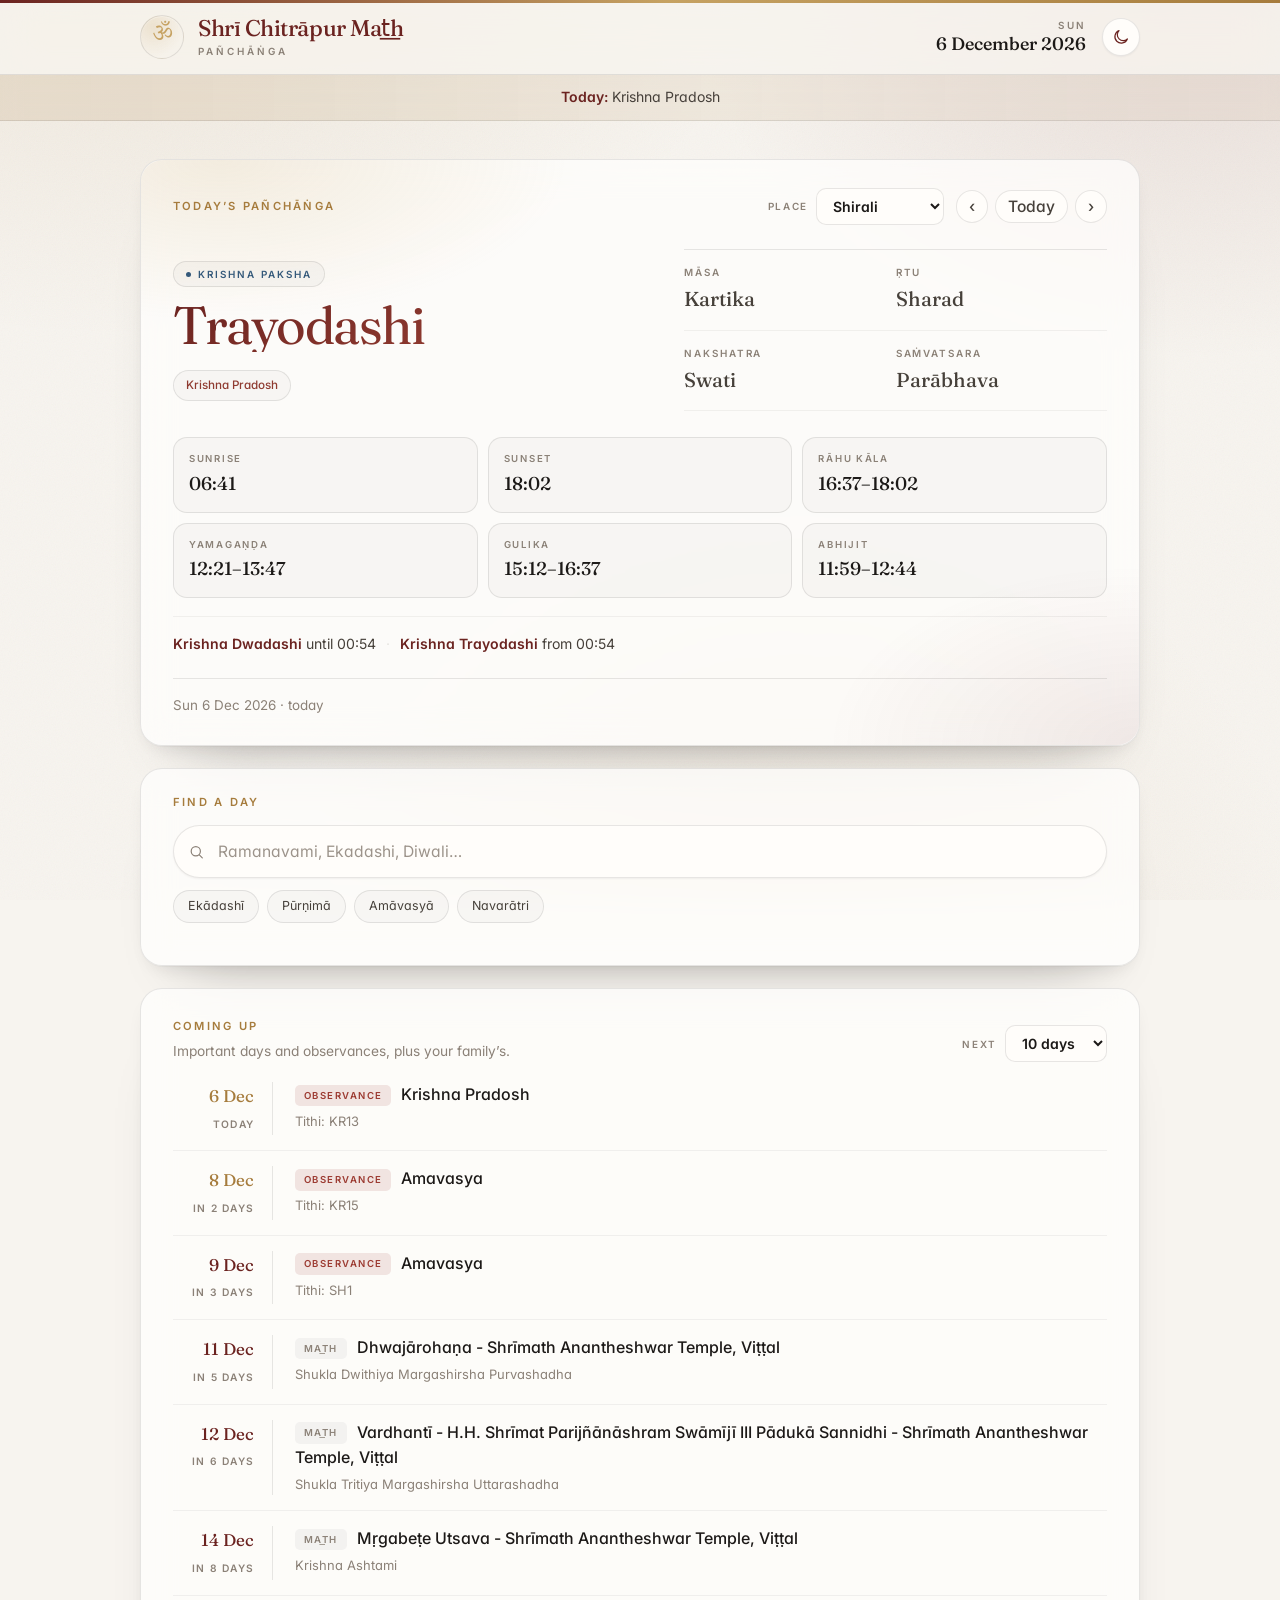
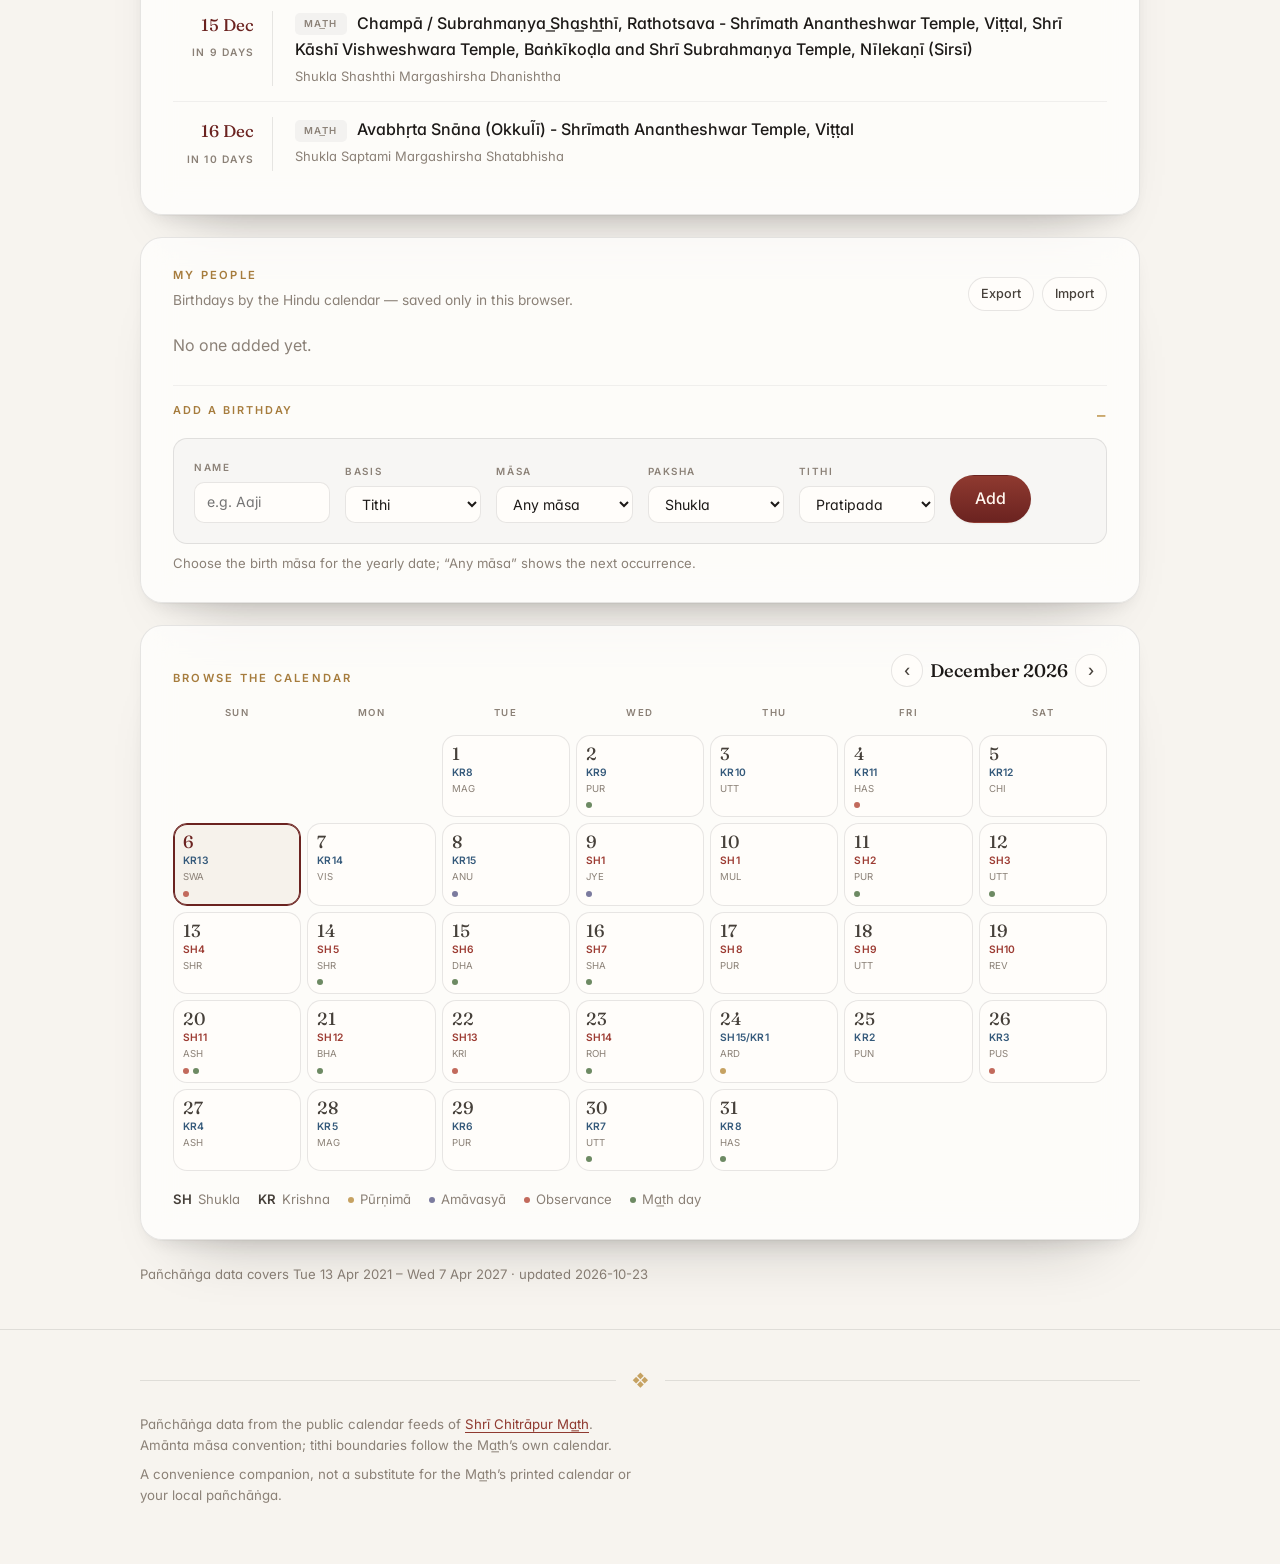
==== index.html @ 393e2be8 "Redesign: modern high-end UI — glass surfaces, Fraunces display type, dark mode" ====
<!doctype html>
<html lang="en">
<head>
<meta charset="utf-8">
<meta name="viewport" content="width=device-width, initial-scale=1">
<title>Shrī Chitrāpur Mat͟h · Pañchāṅga</title>
<meta name="description" content="Daily tithi, upcoming observances and Hindu-calendar birthdays, from the Shri Chitrapur Math calendar.">
<meta name="theme-color" content="#6b2320">
<link rel="preconnect" href="https://fonts.googleapis.com">
<link rel="preconnect" href="https://fonts.gstatic.com" crossorigin>
<link href="https://fonts.googleapis.com/css2?family=Fraunces:ital,opsz,wght@0,9..144,300..700;1,9..144,300..600&family=Inter:wght@400;500;600&family=Noto+Serif+Devanagari:wght@400;500&display=swap" rel="stylesheet">
<link rel="stylesheet" href="assets/style.css">
<link rel="icon" href="data:image/svg+xml,%3Csvg xmlns='http://www.w3.org/2000/svg' viewBox='0 0 32 32'%3E%3Crect width='32' height='32' rx='8' fill='%236b2320'/%3E%3Ctext x='16' y='23' font-size='17' text-anchor='middle' fill='%23d8b477' font-family='serif'%3E%E0%A5%90%3C/text%3E%3C/svg%3E">
<script>
  // set the theme before first paint to avoid a flash
  (function () {
    try {
      var t = localStorage.getItem("chitrapur.theme");
      if (t === "light" || t === "dark") document.documentElement.dataset.theme = t;
    } catch (e) { /* ignore */ }
  })();
</script>
</head>
<body>
<div class="accent-bar" aria-hidden="true"></div>

<header class="site-header">
  <div class="wrap header-inner">
    <div class="brand">
      <span class="brand-mark" aria-hidden="true">ॐ</span>
      <div class="brand-text">
        <h1>Shrī Chitrāpur Mat͟h</h1>
        <p class="brand-sub">Pañchāṅga</p>
      </div>
    </div>
    <div class="header-right">
      <div class="header-date">
        <span id="hd-weekday">—</span>
        <strong id="hd-date">—</strong>
      </div>
      <button id="theme-toggle" class="icon-round" type="button" title="Switch theme" aria-label="Switch between light and dark">
        <svg class="i-sun" viewBox="0 0 24 24" aria-hidden="true"><circle cx="12" cy="12" r="4.2"/><g class="rays"><path d="M12 2.4v2.6M12 19v2.6M2.4 12h2.6M19 12h2.6M5.2 5.2l1.9 1.9M16.9 16.9l1.9 1.9M18.8 5.2l-1.9 1.9M7.1 16.9l-1.9 1.9"/></g></svg>
        <svg class="i-moon" viewBox="0 0 24 24" aria-hidden="true"><path d="M20.5 14.6A8.6 8.6 0 1 1 9.4 3.5a6.9 6.9 0 0 0 11.1 11.1Z"/></svg>
      </button>
    </div>
  </div>
</header>

<div id="alert-banner" class="alert-banner" hidden></div>

<main class="wrap">

  <!-- ── Today ─────────────────────────────────────────────── -->
  <section class="card today-card" aria-labelledby="today-h">
    <div class="today-head">
      <h2 class="eyebrow" id="today-h">Today&rsquo;s Pañchāṅga</h2>
      <div class="today-tools">
        <label class="place-pick">Place
          <select id="place" aria-label="Place for sunrise and muhūrta times"></select>
        </label>
        <div class="day-nav">
          <button id="prev-day" class="ghost" title="Previous day" aria-label="Previous day">&#8249;</button>
          <button id="today-btn" class="ghost" title="Back to today">Today</button>
          <button id="next-day" class="ghost" title="Next day" aria-label="Next day">&#8250;</button>
        </div>
      </div>
    </div>

    <div class="today-main">
      <div class="tithi-big">
        <span id="t-paksha" class="paksha-chip">—</span>
        <h3 id="t-tithi">—</h3>
        <p id="t-alt" class="tithi-alt" hidden></p>
        <div id="t-obs" class="chips"></div>
      </div>
      <dl class="panchanga-grid">
        <div><dt>Māsa</dt><dd id="t-masa">—</dd></div>
        <div><dt>Ṛtu</dt><dd id="t-ritu">—</dd></div>
        <div><dt>Nakshatra</dt><dd id="t-nak">—</dd></div>
        <div><dt>Saṁvatsara</dt><dd id="t-samvatsara">—</dd></div>
      </dl>
    </div>
    <div class="timings" id="timings" hidden>
      <div class="t-item"><span class="t-k">Sunrise</span><span class="t-v" id="tm-sunrise">—</span></div>
      <div class="t-item"><span class="t-k">Sunset</span><span class="t-v" id="tm-sunset">—</span></div>
      <div class="t-item"><span class="t-k">Rāhu Kāla</span><span class="t-v" id="tm-rahu">—</span></div>
      <div class="t-item"><span class="t-k">Yamagaṇḍa</span><span class="t-v" id="tm-yama">—</span></div>
      <div class="t-item"><span class="t-k">Gulika</span><span class="t-v" id="tm-gulika">—</span></div>
      <div class="t-item"><span class="t-k">Abhijit</span><span class="t-v" id="tm-abhijit">—</span></div>
    </div>
    <p id="tm-tithi" class="timings-tithi" hidden></p>
    <p id="t-date" class="today-date">—</p>
  </section>

  <!-- ── Search ────────────────────────────────────────────── -->
  <section class="card search-card" aria-labelledby="q-h">
    <h2 class="eyebrow" id="q-h">Find a day</h2>
    <div class="search-field">
      <svg class="search-ico" viewBox="0 0 24 24" aria-hidden="true"><circle cx="11" cy="11" r="6.5"/><path d="m16 16 4.2 4.2"/></svg>
      <input id="q" type="search" autocomplete="off" placeholder="Ramanavami, Ekadashi, Diwali&hellip;">
    </div>
    <div class="quick-tags" id="q-quick">
      <button type="button" data-q="Ekadashi">Ekādashī</button>
      <button type="button" data-q="Purnima">Pūrṇimā</button>
      <button type="button" data-q="Amavasya">Amāvasyā</button>
      <button type="button" data-q="Navaratri">Navarātri</button>
    </div>
    <ul id="q-results" class="q-results"></ul>
    <p id="q-empty" class="muted small" hidden>No match in the calendar data.</p>
  </section>

  <!-- ── Reminders ─────────────────────────────────────────── -->
  <section class="card" aria-labelledby="rem-h">
    <div class="card-head">
      <div>
        <h2 class="eyebrow" id="rem-h">Coming up</h2>
        <p class="card-note">Important days and observances, plus your family&rsquo;s.</p>
      </div>
      <label class="window-pick">Next
        <select id="window-days">
          <option value="10" selected>10 days</option>
          <option value="15">15 days</option>
          <option value="30">30 days</option>
        </select>
      </label>
    </div>
    <ul id="reminder-list" class="timeline"></ul>
    <p id="rem-empty" class="muted" hidden>Nothing in this window.</p>
  </section>

  <!-- ── My people ─────────────────────────────────────────── -->
  <section class="card" aria-labelledby="ppl-h">
    <div class="card-head">
      <div>
        <h2 class="eyebrow" id="ppl-h">My people</h2>
        <p class="card-note">Birthdays by the Hindu calendar &mdash; saved only in this browser.</p>
      </div>
      <div class="card-head-actions">
        <button id="ppl-export" class="ghost small-btn">Export</button>
        <button id="ppl-import" class="ghost small-btn">Import</button>
        <input id="ppl-file" type="file" accept="application/json" hidden>
      </div>
    </div>

    <ul id="ppl-list" class="people"></ul>
    <p id="ppl-empty" class="muted empty-state">No one added yet.</p>

    <details class="add-wrap" open>
      <summary class="add-summary">Add a birthday</summary>
      <form id="ppl-form" class="ppl-form" autocomplete="off">
        <input type="hidden" id="ppl-id">
        <div class="field">
          <label for="ppl-name">Name</label>
          <input id="ppl-name" required placeholder="e.g. Aaji">
        </div>
        <div class="field">
          <label for="ppl-basis">Basis</label>
          <select id="ppl-basis">
            <option value="tithi">Tithi</option>
            <option value="nakshatra">Nakshatra</option>
            <option value="both">Tithi &amp; nakshatra</option>
          </select>
        </div>
        <div class="field">
          <label for="ppl-masa">Māsa</label>
          <select id="ppl-masa"></select>
        </div>
        <div class="field" id="f-paksha">
          <label for="ppl-paksha">Paksha</label>
          <select id="ppl-paksha">
            <option value="Shukla">Shukla</option>
            <option value="Krishna">Krishna</option>
          </select>
        </div>
        <div class="field" id="f-tithi">
          <label for="ppl-tithi">Tithi</label>
          <select id="ppl-tithi"></select>
        </div>
        <div class="field" id="f-nak">
          <label for="ppl-nak">Nakshatra</label>
          <select id="ppl-nak"></select>
        </div>
        <div class="field field-actions">
          <button type="submit" class="primary" id="ppl-submit">Add</button>
          <button type="button" class="ghost" id="ppl-cancel" hidden>Cancel</button>
        </div>
      </form>
      <p class="muted small hint">Choose the birth māsa for the yearly date; &ldquo;Any māsa&rdquo; shows the next occurrence.</p>
    </details>
  </section>

  <!-- ── Browse ────────────────────────────────────────────── -->
  <section class="card" aria-labelledby="br-h">
    <div class="card-head">
      <h2 class="eyebrow" id="br-h">Browse the calendar</h2>
      <div class="month-nav">
        <button id="mo-prev" class="ghost" aria-label="Previous month">&#8249;</button>
        <strong id="mo-label">—</strong>
        <button id="mo-next" class="ghost" aria-label="Next month">&#8250;</button>
      </div>
    </div>
    <div class="month-grid" id="month-grid" role="grid" aria-label="Month calendar"></div>
    <div class="month-legend muted small">
      <span><b>SH</b> Shukla</span><span><b>KR</b> Krishna</span>
      <span><i class="mk purnima"></i>Pūrṇimā</span>
      <span><i class="mk amavasya"></i>Amāvasyā</span>
      <span><i class="mk obs"></i>Observance</span>
      <span><i class="mk event"></i>Mat͟h day</span>
    </div>
    <div id="day-detail" class="day-detail" hidden></div>
  </section>

  <p id="data-note" class="muted small data-note"></p>
</main>

<footer class="site-footer">
  <div class="wrap">
    <div class="footer-rule"><span>❖</span></div>
    <p>Pañchāṅga data from the public calendar feeds of
      <a href="https://www.chitrapurmath.net/" target="_blank" rel="noopener">Shrī Chitrāpur Mat͟h</a>.
      Amānta māsa convention; tithi boundaries follow the Mat͟h&rsquo;s own calendar.</p>
    <p class="muted small">A convenience companion, not a substitute for the Mat͟h&rsquo;s printed calendar
      or your local pañchāṅga.</p>
  </div>
</footer>

<script src="assets/panchang.js"></script>
<script src="assets/app.js"></script>
</body>
</html>
---- assets/style.css ----
/* ══════════════════════════════════════════════════════════════
   Shrī Chitrāpur Mat͟h · Pañchāṅga
   Design tokens → base → surfaces → components
   ══════════════════════════════════════════════════════════════ */

:root{
  --bg:#f7f4ef; --bg-2:#efe9e0;
  --surface:rgba(255,255,255,.70); --surface-solid:#fffdfa;
  --ink:#1c1917; --ink-2:#46403a; --muted:#8b8177;
  --line:rgba(28,25,23,.10); --line-2:rgba(28,25,23,.055);
  --accent:#6b2320; --accent-2:#8f3a30;
  --gold:#a67c3d; --gold-2:#c6a262;
  --shukla:#9c3b32; --krishna:#34597a;
  --tint:rgba(28,25,23,.025); --tint-2:rgba(28,25,23,.045);
  --header-bg:rgba(247,244,239,.80);
  --shadow-1:0 1px 2px rgba(28,25,23,.05);
  --shadow-2:0 1px 1px rgba(28,25,23,.03),0 10px 24px -14px rgba(28,25,23,.20),
             0 40px 64px -48px rgba(28,25,23,.32);
  --r-lg:22px; --r-md:14px; --r-sm:10px;
  --serif:"Fraunces",Georgia,"Times New Roman",serif;
  --sans:"Inter",system-ui,-apple-system,"Segoe UI",Roboto,sans-serif;
  --dev:"Noto Serif Devanagari","Fraunces",serif;
  --ease:cubic-bezier(.22,.61,.36,1);
}

:root[data-theme="dark"]{
  --bg:#131110; --bg-2:#1a1715;
  --surface:rgba(34,29,26,.66); --surface-solid:#221d1a;
  --ink:#f4efe7; --ink-2:#d9d0c4; --muted:#9c9287;
  --line:rgba(244,239,231,.11); --line-2:rgba(244,239,231,.06);
  --accent:#e7b9a4; --accent-2:#f0d3ba;
  --gold:#d3ac70; --gold-2:#e6c68e;
  --shukla:#e08a7c; --krishna:#8fb6d8;
  --tint:rgba(244,239,231,.045); --tint-2:rgba(244,239,231,.075);
  --header-bg:rgba(19,17,16,.74);
  --shadow-1:0 1px 2px rgba(0,0,0,.5);
  --shadow-2:0 1px 1px rgba(0,0,0,.45),0 12px 28px -16px rgba(0,0,0,.75),
             0 46px 72px -52px rgba(0,0,0,.95);
}
@media (prefers-color-scheme:dark){
  :root:not([data-theme="light"]){
    --bg:#131110; --bg-2:#1a1715;
    --surface:rgba(34,29,26,.66); --surface-solid:#221d1a;
    --ink:#f4efe7; --ink-2:#d9d0c4; --muted:#9c9287;
    --line:rgba(244,239,231,.11); --line-2:rgba(244,239,231,.06);
    --accent:#e7b9a4; --accent-2:#f0d3ba;
    --gold:#d3ac70; --gold-2:#e6c68e;
    --shukla:#e08a7c; --krishna:#8fb6d8;
    --tint:rgba(244,239,231,.045); --tint-2:rgba(244,239,231,.075);
    --header-bg:rgba(19,17,16,.74);
    --shadow-1:0 1px 2px rgba(0,0,0,.5);
    --shadow-2:0 1px 1px rgba(0,0,0,.45),0 12px 28px -16px rgba(0,0,0,.75),
               0 46px 72px -52px rgba(0,0,0,.95);
  }
}

/* ── base ─────────────────────────────────────────────────── */
*{box-sizing:border-box}
html{-webkit-text-size-adjust:100%;scroll-behavior:smooth}
body{
  margin:0;color:var(--ink);font-family:var(--sans);
  font-size:16px;line-height:1.62;
  font-feature-settings:"liga" 1,"kern" 1,"cv11" 1;
  -webkit-font-smoothing:antialiased;text-rendering:optimizeLegibility;
  background:
    radial-gradient(1100px 720px at 10% -12%,rgba(166,124,61,.13),transparent 62%),
    radial-gradient(880px 620px at 94% 0%,rgba(107,35,32,.11),transparent 58%),
    radial-gradient(900px 900px at 62% 112%,rgba(166,124,61,.08),transparent 60%),
    var(--bg);
  background-attachment:fixed;
  min-height:100vh;
}
/* fine grain, for depth */
body::before{
  content:"";position:fixed;inset:0;z-index:0;pointer-events:none;opacity:.05;
  mix-blend-mode:multiply;
  background-image:url("data:image/svg+xml,%3Csvg xmlns='http://www.w3.org/2000/svg' width='160' height='160'%3E%3Cfilter id='n'%3E%3CfeTurbulence type='fractalNoise' baseFrequency='.85' numOctaves='3'/%3E%3C/filter%3E%3Crect width='160' height='160' filter='url(%23n)'/%3E%3C/svg%3E");
}
:root[data-theme="dark"] body::before{mix-blend-mode:screen;opacity:.035}
@media (prefers-color-scheme:dark){
  :root:not([data-theme="light"]) body::before{mix-blend-mode:screen;opacity:.035}
}
.wrap{width:min(1000px,92vw);margin-inline:auto;position:relative;z-index:1}

h1,h2,h3{margin:0;font-family:var(--serif);font-weight:450;
  font-variation-settings:"SOFT" 0,"WONK" 0;letter-spacing:-.012em;color:var(--accent)}
a{color:var(--accent-2);text-underline-offset:3px;text-decoration-thickness:1px;
  transition:color .2s var(--ease)}
a:hover{color:var(--accent)}
button{font:inherit;cursor:pointer;color:inherit}
::selection{background:rgba(166,124,61,.24)}
:focus-visible{outline:2px solid var(--gold-2);outline-offset:2px;border-radius:6px}
.muted{color:var(--muted)}
.small{font-size:.82rem}
h2.eyebrow{
  font-family:var(--sans);font-size:.7rem;font-weight:600;letter-spacing:.2em;
  text-transform:uppercase;color:var(--gold);margin:0;
}
.card-note{margin:5px 0 0;font-size:.86rem;color:var(--muted)}
.hint{margin:9px 0 0}

/* scrollbar */
*{scrollbar-width:thin;scrollbar-color:var(--line) transparent}
*::-webkit-scrollbar{width:10px;height:10px}
*::-webkit-scrollbar-thumb{background:var(--line);border-radius:99px;border:3px solid transparent;background-clip:content-box}

/* ── chrome ───────────────────────────────────────────────── */
.accent-bar{
  position:fixed;top:0;left:0;right:0;height:3px;z-index:60;
  background:linear-gradient(90deg,var(--accent) 0%,var(--gold-2) 52%,var(--gold) 100%);
}
.site-header{
  position:sticky;top:0;z-index:50;
  background:var(--header-bg);
  -webkit-backdrop-filter:blur(20px) saturate(170%);
  backdrop-filter:blur(20px) saturate(170%);
  border-bottom:1px solid var(--line);
}
.header-inner{display:flex;align-items:center;justify-content:space-between;gap:18px;
  padding:15px 0;flex-wrap:wrap}
.brand{display:flex;align-items:center;gap:14px}
.brand-mark{
  font-family:var(--dev);font-size:1.45rem;line-height:1;
  width:44px;height:44px;display:grid;place-items:center;flex:none;color:var(--gold-2);
  border-radius:50%;
  background:radial-gradient(circle at 30% 25%,rgba(198,162,98,.20),transparent 70%);
  border:1px solid var(--line);
  box-shadow:inset 0 1px 0 rgba(255,255,255,.28);
}
.brand-text h1{font-size:1.42rem;letter-spacing:-.02em;line-height:1.15}
.brand-sub{margin:1px 0 0;font-family:var(--sans);font-size:.62rem;font-weight:600;
  letter-spacing:.3em;text-transform:uppercase;color:var(--muted)}
.header-right{display:flex;align-items:center;gap:16px}
.header-date{text-align:right;line-height:1.3}
.header-date span{display:block;font-size:.62rem;font-weight:600;letter-spacing:.22em;
  text-transform:uppercase;color:var(--muted)}
.header-date strong{font-family:var(--serif);font-size:1.12rem;font-weight:500;color:var(--ink)}
.icon-round{
  width:38px;height:38px;flex:none;border-radius:50%;display:grid;place-items:center;
  background:var(--surface-solid);border:1px solid var(--line);box-shadow:var(--shadow-1);
  transition:transform .25s var(--ease),border-color .25s var(--ease),background .25s var(--ease);
}
.icon-round:hover{transform:translateY(-1px);border-color:var(--gold-2)}
.icon-round svg{width:18px;height:18px;fill:none;stroke:currentColor;stroke-width:1.6;
  stroke-linecap:round;stroke-linejoin:round;color:var(--accent)}
.icon-round .i-sun{display:none}
:root[data-theme="dark"] .icon-round .i-sun{display:block}
:root[data-theme="dark"] .icon-round .i-moon{display:none}
@media (prefers-color-scheme:dark){
  :root:not([data-theme="light"]) .icon-round .i-sun{display:block}
  :root:not([data-theme="light"]) .icon-round .i-moon{display:none}
}

/* ── banner ───────────────────────────────────────────────── */
.alert-banner{
  position:relative;z-index:1;
  background:linear-gradient(90deg,rgba(166,124,61,.14),rgba(166,124,61,.06));
  border-bottom:1px solid var(--line);
  padding:11px 0;text-align:center;font-size:.88rem;color:var(--ink-2);
  -webkit-backdrop-filter:blur(10px);backdrop-filter:blur(10px);
}
.alert-banner b{font-weight:600;color:var(--accent)}

/* ── layout & cards ───────────────────────────────────────── */
main{padding:38px 0 10px;display:grid;gap:22px}
.card{
  position:relative;border-radius:var(--r-lg);padding:28px 32px;
  background:var(--surface);
  -webkit-backdrop-filter:blur(16px) saturate(150%);
  backdrop-filter:blur(16px) saturate(150%);
  border:1px solid var(--line);
  box-shadow:var(--shadow-2);
  transition:box-shadow .4s var(--ease),border-color .4s var(--ease);
}
.card-head{display:flex;align-items:flex-end;justify-content:space-between;gap:16px;
  flex-wrap:wrap;margin-bottom:16px}
.card-head-actions{display:flex;gap:8px}

/* ── today ────────────────────────────────────────────────── */
.today-card::before{
  content:"";position:absolute;inset:0;border-radius:inherit;pointer-events:none;
  background:
    radial-gradient(560px 260px at 8% 0%,rgba(198,162,98,.16),transparent 62%),
    radial-gradient(520px 300px at 100% 100%,rgba(107,35,32,.09),transparent 60%);
}
.today-card>*{position:relative}
.today-head{display:flex;align-items:center;justify-content:space-between;gap:14px;
  flex-wrap:wrap;margin-bottom:24px}
.today-tools{display:flex;align-items:center;gap:12px;flex-wrap:wrap}
.today-main{display:grid;grid-template-columns:1.12fr 1fr;gap:38px;align-items:center}
.tithi-big h3{
  font-size:clamp(2.2rem,4.8vw,3.3rem);line-height:1;font-weight:400;
  margin:12px 0 6px;letter-spacing:-.028em;
  background:linear-gradient(150deg,var(--accent),var(--accent-2) 65%,var(--gold));
  -webkit-background-clip:text;background-clip:text;-webkit-text-fill-color:transparent;
}
.paksha-chip{
  display:inline-flex;align-items:center;gap:7px;
  font-family:var(--sans);font-size:.62rem;font-weight:600;letter-spacing:.2em;
  text-transform:uppercase;color:var(--gold);
  padding:4px 12px;border-radius:999px;border:1px solid var(--line);
  background:var(--tint);
}
.paksha-chip::before{content:"";width:5px;height:5px;border-radius:50%;background:currentColor}
.paksha-chip.krishna{color:var(--krishna)}
.tithi-alt{margin:2px 0 0;font-family:var(--sans);font-size:.74rem;font-weight:600;
  letter-spacing:.16em;color:var(--muted)}
.chips{display:flex;flex-wrap:wrap;gap:7px;margin-top:18px}
.chip{
  font-size:.73rem;font-weight:500;padding:5px 12px;border-radius:999px;
  color:var(--accent-2);background:var(--tint);border:1px solid var(--line);
}
.chip.gold{color:var(--gold);background:rgba(166,124,61,.09)}
.panchanga-grid{
  display:grid;grid-template-columns:1fr 1fr;gap:0;margin:0;
  border-top:1px solid var(--line);
}
.panchanga-grid>div{padding:14px 0;border-bottom:1px solid var(--line-2)}
.panchanga-grid>div:nth-child(odd){padding-right:20px}
.panchanga-grid dt{font-size:.62rem;font-weight:600;letter-spacing:.19em;
  text-transform:uppercase;color:var(--muted)}
.panchanga-grid dd{margin:3px 0 0;font-family:var(--serif);font-size:1.26rem;
  font-weight:450;color:var(--ink-2)}

/* ── timings ──────────────────────────────────────────────── */
.timings{display:grid;grid-template-columns:repeat(3,1fr);gap:10px;margin-top:26px}
.t-item{
  display:flex;flex-direction:column;gap:2px;padding:13px 15px;
  border-radius:var(--r-md);border:1px solid var(--line);background:var(--tint);
}
.t-k{font-size:.6rem;font-weight:600;letter-spacing:.18em;text-transform:uppercase;color:var(--muted)}
.t-v{font-family:var(--serif);font-size:1.16rem;font-weight:450;color:var(--ink);
  font-variant-numeric:tabular-nums}
.timings-tithi{
  margin:18px 0 0;font-size:.88rem;color:var(--ink-2);
  padding-top:16px;border-top:1px solid var(--line-2);
}
.timings-tithi b{font-weight:600;color:var(--accent)}
.timings-tithi .sep{color:var(--line);margin:0 10px}
.today-date{margin:22px 0 0;padding-top:16px;border-top:1px solid var(--line);
  color:var(--muted);font-size:.84rem}

/* ── search ───────────────────────────────────────────────── */
.search-card{padding:24px 32px 26px}
.search-field{position:relative;margin-top:14px}
.search-ico{position:absolute;left:15px;top:50%;transform:translateY(-50%);
  width:17px;height:17px;fill:none;stroke:var(--muted);stroke-width:1.7;stroke-linecap:round}
.search-card #q{
  width:100%;padding:13px 16px 13px 44px;font-size:.98rem;
  border:1px solid var(--line);border-radius:999px;
  background:var(--surface-solid);color:var(--ink);
  box-shadow:var(--shadow-1);
  transition:border-color .25s var(--ease),box-shadow .25s var(--ease);
}
.search-card #q::placeholder{color:var(--muted);opacity:.85}
.search-card #q:focus{outline:none;border-color:var(--gold-2);
  box-shadow:0 0 0 4px rgba(166,124,61,.14)}
.quick-tags{display:flex;gap:8px;flex-wrap:wrap;margin-top:12px}
.quick-tags button{
  background:var(--tint);border:1px solid var(--line);border-radius:999px;
  padding:5px 14px;font-size:.78rem;color:var(--ink-2);
  transition:border-color .2s var(--ease),color .2s var(--ease),background .2s var(--ease);
}
.quick-tags button:hover{border-color:var(--gold-2);color:var(--accent);
  background:rgba(166,124,61,.08)}
.q-results{list-style:none;margin:16px 0 0;padding:0}
.q-results li{
  display:flex;align-items:baseline;justify-content:space-between;gap:16px;
  padding:12px 0;border-top:1px solid var(--line-2);cursor:pointer;
  transition:padding .2s var(--ease);
}
.q-results li:first-child{border-top:none}
.q-results li:hover{padding-left:6px}
.q-results li:hover .q-t{color:var(--accent)}
.q-t{font-weight:500;transition:color .2s var(--ease)}
.q-m{font-size:.79rem;color:var(--muted);display:block}
.q-d{font-family:var(--serif);font-size:1.02rem;color:var(--accent);
  white-space:nowrap;font-variant-numeric:tabular-nums}

/* ── timeline ─────────────────────────────────────────────── */
.timeline{list-style:none;margin:0;padding:0}
.timeline li{display:grid;grid-template-columns:100px 1fr;gap:22px;
  padding:15px 0;border-top:1px solid var(--line-2)}
.timeline li:first-child{border-top:none;padding-top:4px}
.when{border-right:1px solid var(--line);padding-right:18px;text-align:right}
.when .d{display:block;font-family:var(--serif);font-size:1.06rem;font-weight:450;
  color:var(--accent);font-variant-numeric:tabular-nums}
.when .in{font-size:.64rem;font-weight:600;letter-spacing:.12em;text-transform:uppercase;color:var(--muted)}
.when.soon .d{color:var(--gold)}
.ev-title{font-weight:500;color:var(--ink)}
.ev-meta{font-size:.81rem;color:var(--muted);margin-top:3px}
.tag{
  display:inline-block;font-size:.6rem;font-weight:600;letter-spacing:.15em;
  text-transform:uppercase;padding:3px 9px;border-radius:5px;margin-right:10px;
  vertical-align:1.5px;background:var(--tint-2);color:var(--muted);
}
.tag.obs{background:rgba(156,59,50,.12);color:var(--shukla)}
.tag.mine{background:rgba(90,130,80,.14);color:#5f8455}

/* ── buttons & fields ─────────────────────────────────────── */
button.primary{
  background:linear-gradient(180deg,var(--accent-2),var(--accent));
  color:#fff6ee;border:1px solid transparent;padding:10px 24px;border-radius:999px;
  font-weight:500;letter-spacing:.01em;box-shadow:var(--shadow-1);
  transition:transform .2s var(--ease),filter .2s var(--ease);
}
button.primary:hover{transform:translateY(-1px);filter:brightness(1.06)}
.ghost{
  background:var(--surface-solid);border:1px solid var(--line);color:var(--ink-2);
  border-radius:999px;padding:7px 14px;font-weight:500;font-size:.86rem;
  transition:border-color .2s var(--ease),color .2s var(--ease),background .2s var(--ease);
}
.ghost:hover{border-color:var(--gold-2);color:var(--accent);background:rgba(166,124,61,.07)}
.small-btn{padding:6px 12px;font-size:.79rem}
.day-nav,.month-nav{display:flex;align-items:center;gap:7px}
.day-nav .ghost,.month-nav .ghost{padding:5px 12px;font-size:.98rem;line-height:1.35}
.month-nav strong{font-family:var(--serif);font-size:1.14rem;font-weight:500;color:var(--ink);
  min-width:9.5ch;text-align:center}
.window-pick,.place-pick{
  display:flex;align-items:center;gap:8px;font-size:.62rem;font-weight:600;
  letter-spacing:.17em;text-transform:uppercase;color:var(--muted);
}
select,input{
  font:inherit;font-size:.88rem;padding:8px 12px;border:1px solid var(--line);
  border-radius:var(--r-sm);background:var(--surface-solid);color:var(--ink);
  transition:border-color .2s var(--ease),box-shadow .2s var(--ease);
}
select:focus,input:focus{outline:none;border-color:var(--gold-2);
  box-shadow:0 0 0 4px rgba(166,124,61,.13)}

/* ── people ───────────────────────────────────────────────── */
.people{list-style:none;margin:0;padding:0}
.people li{
  display:flex;align-items:center;justify-content:space-between;gap:16px;
  padding:15px 0;border-top:1px solid var(--line-2);
}
.people li:first-child{border-top:none}
.p-name{font-family:var(--serif);font-size:1.26rem;font-weight:450;color:var(--ink)}
.p-desc{font-size:.81rem;color:var(--muted);margin-top:1px}
.p-when{text-align:right;white-space:nowrap}
.p-when .d{display:block;font-family:var(--serif);font-size:1.04rem;color:var(--accent);
  font-variant-numeric:tabular-nums}
.p-when .in{font-size:.73rem;color:var(--muted)}
.p-actions{display:flex;gap:2px}
.icon-btn{border:none;background:none;color:var(--muted);padding:5px 7px;
  border-radius:8px;font-size:.9rem;line-height:1;
  transition:background .2s var(--ease),color .2s var(--ease)}
.icon-btn:hover{background:var(--tint-2);color:var(--accent)}
.empty-state{padding:6px 0}

.add-wrap{margin-top:20px;border-top:1px solid var(--line-2);padding-top:4px}
.add-summary{
  list-style:none;cursor:pointer;font-family:var(--sans);font-size:.68rem;font-weight:600;
  letter-spacing:.18em;text-transform:uppercase;color:var(--gold);padding:12px 0;
}
.add-summary::-webkit-details-marker{display:none}
.add-summary::after{content:"+";float:right;font-size:1.05rem;color:var(--gold-2);
  transition:transform .25s var(--ease)}
.add-wrap[open] .add-summary::after{content:"–"}
.ppl-form{
  display:grid;grid-template-columns:repeat(auto-fit,minmax(136px,1fr));
  gap:15px;align-items:end;margin:6px 0 4px;padding:20px;
  border:1px solid var(--line);border-radius:var(--r-md);background:var(--tint);
}
.field{display:flex;flex-direction:column;gap:7px;min-width:0}
.field label{font-size:.62rem;font-weight:600;letter-spacing:.16em;
  text-transform:uppercase;color:var(--muted)}
.field-actions{flex-direction:row;gap:9px;align-items:center}
.hidden-field{display:none}

/* ── month grid ───────────────────────────────────────────── */
.month-grid{display:grid;grid-template-columns:repeat(7,1fr);gap:6px;margin-top:6px}
.dow{font-size:.6rem;font-weight:600;letter-spacing:.16em;text-transform:uppercase;
  color:var(--muted);text-align:center;padding:2px 0 8px}
.day{
  min-height:80px;border:1px solid var(--line);border-radius:var(--r-md);padding:8px 9px;
  background:var(--surface-solid);display:flex;flex-direction:column;gap:2px;text-align:left;
  transition:transform .22s var(--ease),border-color .22s var(--ease),box-shadow .22s var(--ease);
}
.day:hover{transform:translateY(-2px);border-color:var(--gold-2);box-shadow:var(--shadow-1)}
.day.blank{background:transparent;border:none;cursor:default;box-shadow:none;transform:none}
.day.today{border-color:var(--accent);background:rgba(166,124,61,.08);
  box-shadow:0 0 0 1px var(--accent) inset}
.day .num{font-family:var(--serif);font-size:1.1rem;font-weight:450;color:var(--ink-2);
  line-height:1.15;font-variant-numeric:tabular-nums}
.day.today .num{color:var(--accent)}
.day .t{font-size:.64rem;font-weight:600;letter-spacing:.02em;color:var(--shukla);line-height:1.25}
.day .t.kr{color:var(--krishna)}
.day .nk{font-size:.6rem;color:var(--muted)}
.day .marks{display:flex;gap:4px;margin-top:auto;padding-top:4px}
.mk{width:6px;height:6px;border-radius:50%;display:inline-block}
.mk.purnima{background:var(--gold-2)}
.mk.amavasya{background:#7b7b9e}
.mk.obs{background:#c26a5c}
.mk.event{background:#6d8a63}
.month-legend{display:flex;gap:18px;flex-wrap:wrap;align-items:center;margin-top:18px}
.month-legend span{display:inline-flex;align-items:center;gap:6px}
.month-legend b{font-weight:600;color:var(--ink-2)}

.day-detail{
  margin-top:20px;padding:20px 22px;border-radius:var(--r-md);
  border:1px solid var(--line);border-left:3px solid var(--gold-2);background:var(--tint);
}
.day-detail h4{font-family:var(--serif);font-size:1.24rem;font-weight:450;
  color:var(--accent);margin:0 0 7px}
.day-detail p{margin:0}
.day-detail ul{margin:11px 0 0;padding-left:18px}
.day-detail li{margin:4px 0}

.data-note{margin:2px 0 0}

/* ── footer ───────────────────────────────────────────────── */
.site-footer{margin-top:34px;padding:38px 0 50px;border-top:1px solid var(--line);
  position:relative;z-index:1}
.footer-rule{display:flex;align-items:center;gap:16px;margin-bottom:20px;color:var(--gold-2)}
.footer-rule::before,.footer-rule::after{content:"";height:1px;background:var(--line);flex:1}
.site-footer p{margin:0 0 7px;font-size:.83rem;color:var(--muted);max-width:62ch}

/* ── responsive ───────────────────────────────────────────── */
@media (max-width:760px){
  .card{padding:22px 18px;border-radius:var(--r-md)}
  .search-card{padding:20px 18px}
  .today-main{grid-template-columns:1fr;gap:24px}
  .timings{grid-template-columns:repeat(2,1fr)}
  .timeline li{grid-template-columns:78px 1fr;gap:13px}
  .when{padding-right:13px}
  .day{min-height:64px;padding:6px}
  .day .nk{display:none}
  .brand-text h1{font-size:1.2rem}
  .brand-mark{width:38px;height:38px;font-size:1.25rem}
  .header-inner{padding:13px 0}
  .header-date span{display:none}
  .today-tools{width:100%;justify-content:space-between}
}
@media (prefers-reduced-motion:reduce){
  html{scroll-behavior:auto}
  *{transition:none!important;animation:none!important}
}
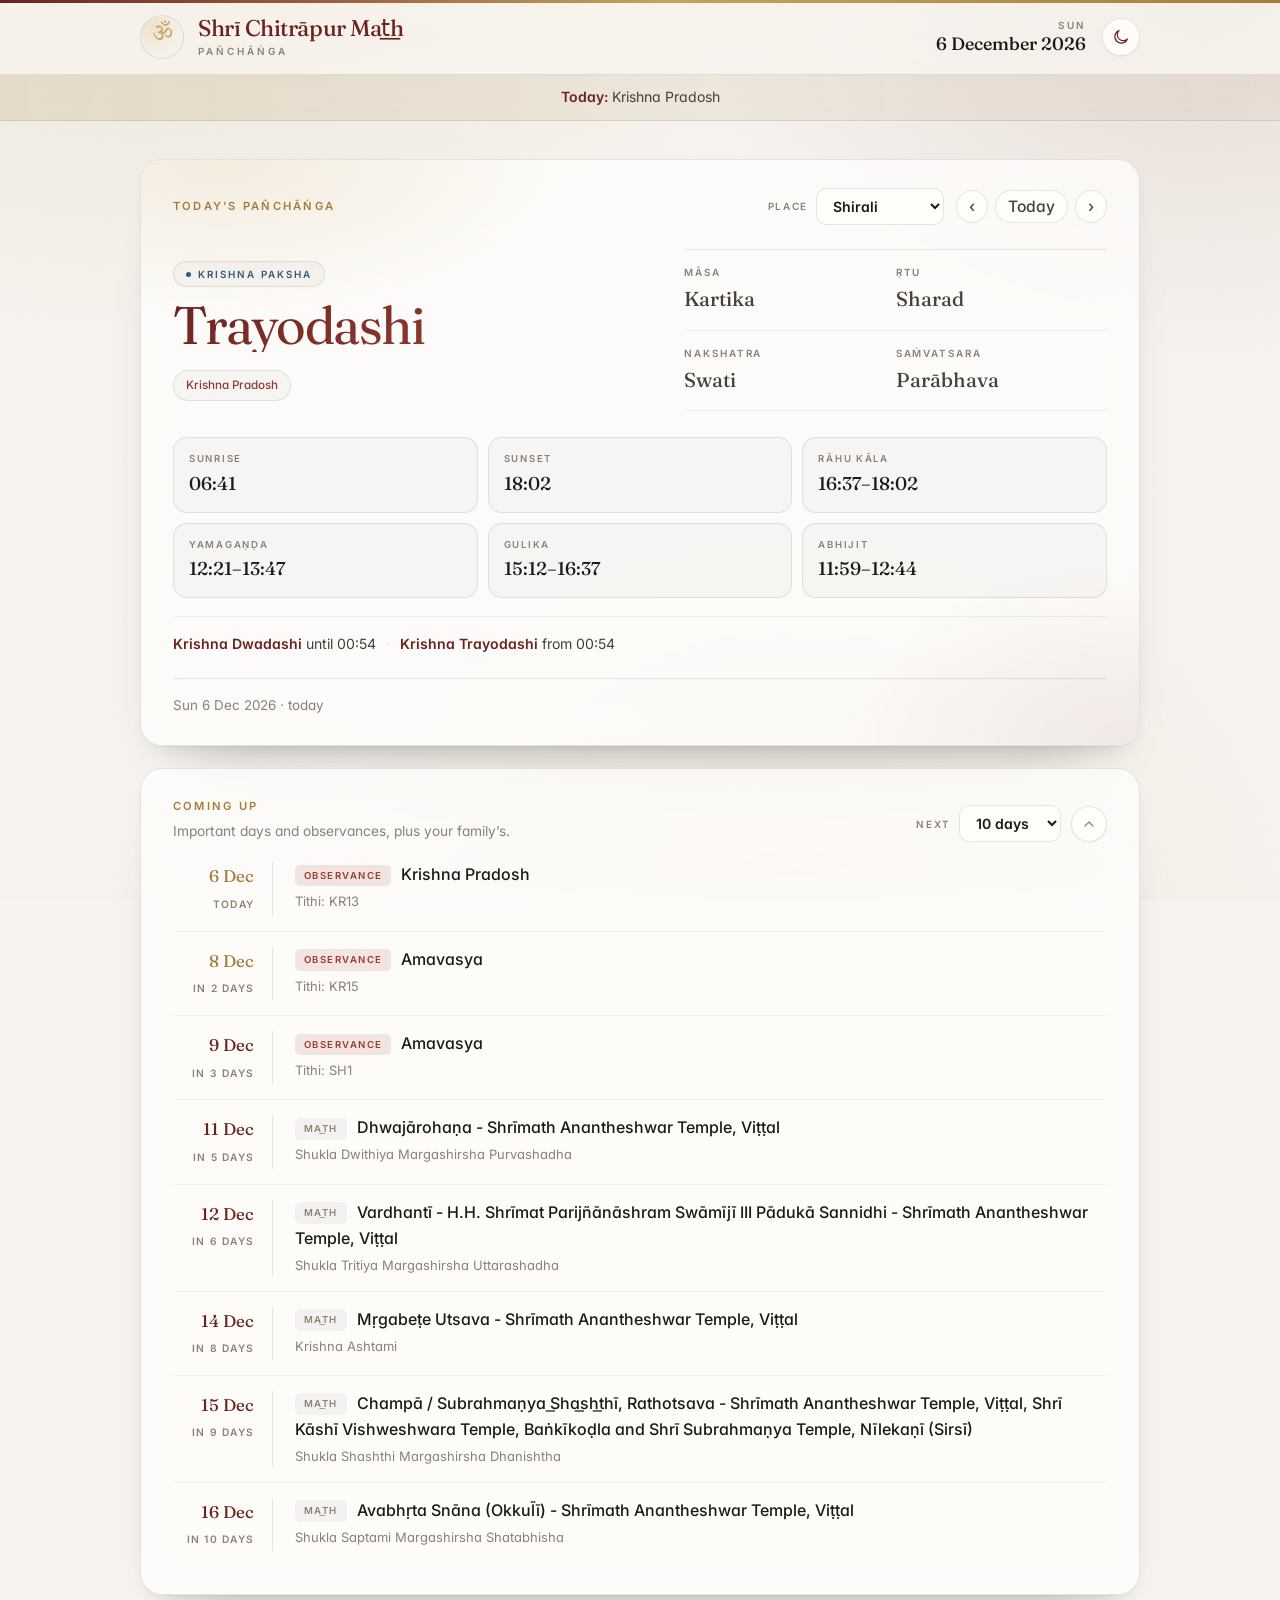
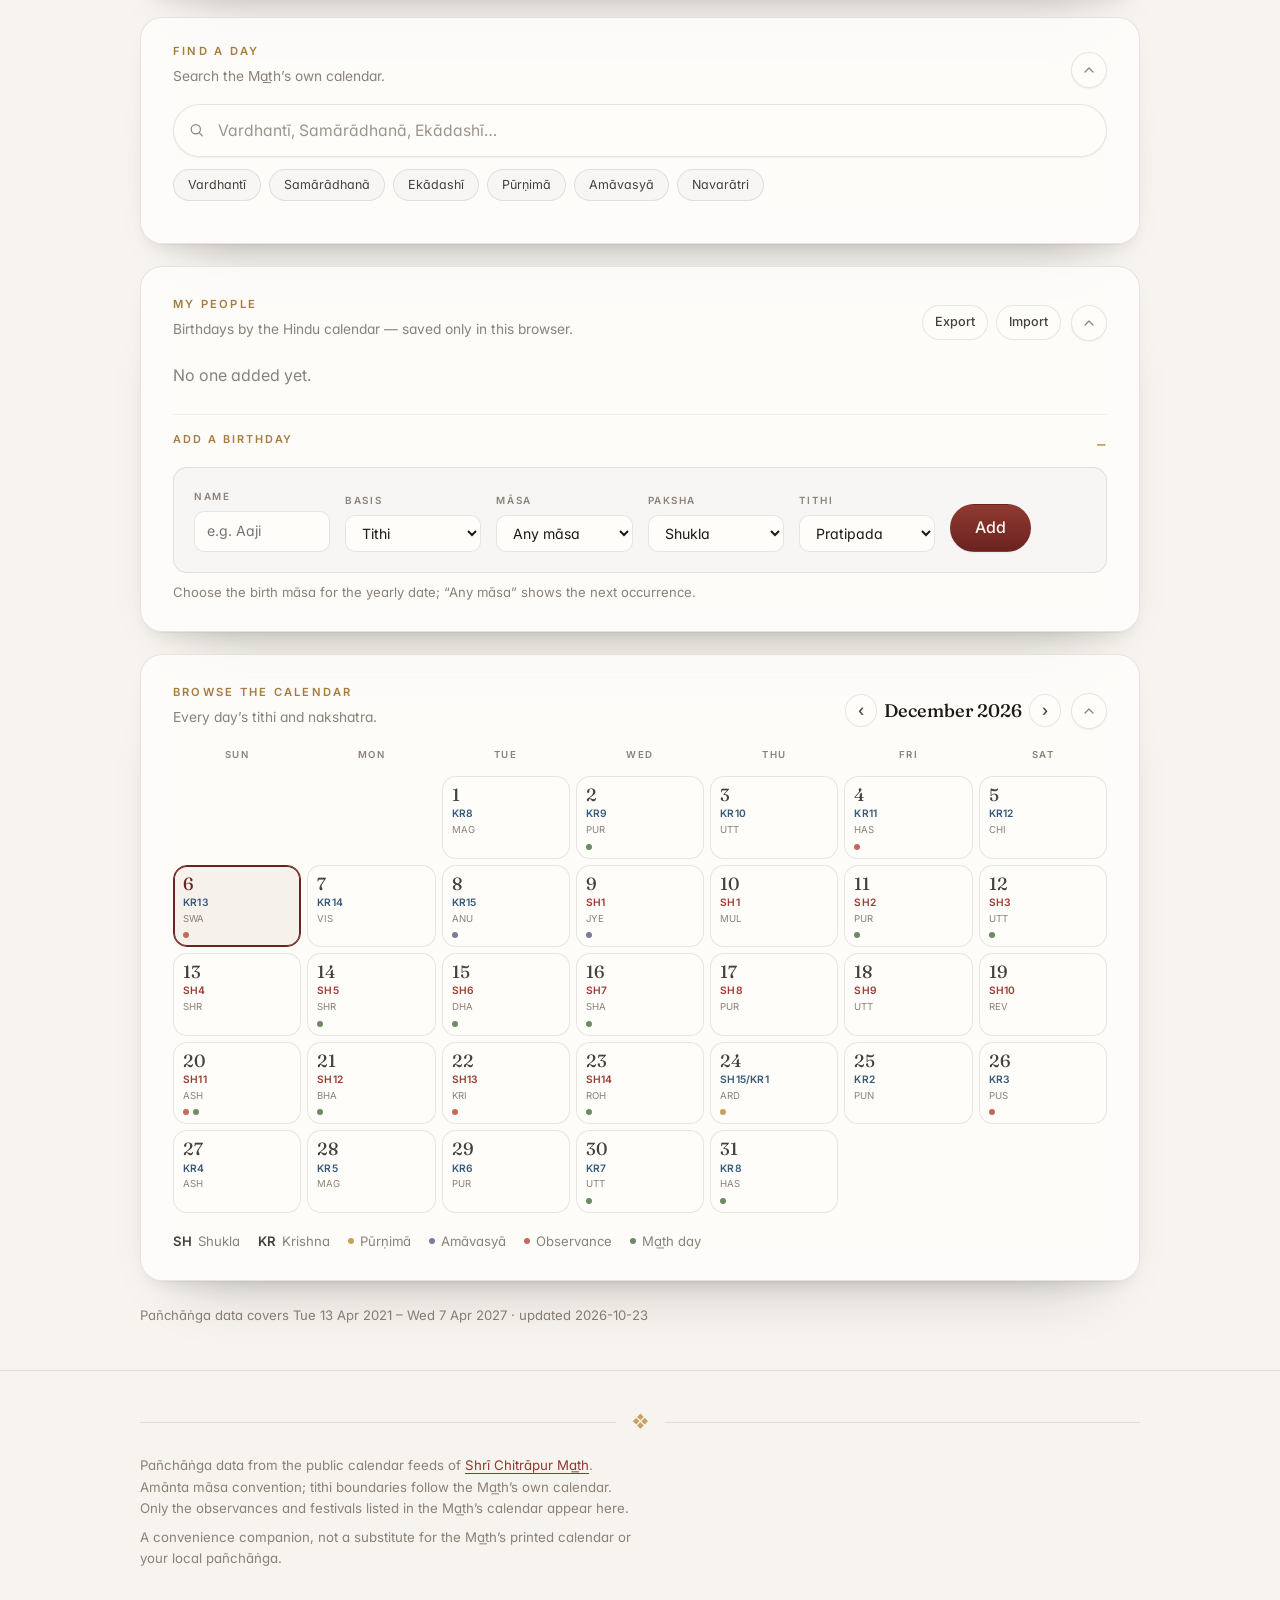
==== commit eb885a11: "Responsive for laptop/iPad/phone with collapsible sections; Mat͟h-calendar-only wording" ====
--- a/index.html
+++ b/index.html
@@ -2,7 +2,7 @@
 <html lang="en">
 <head>
 <meta charset="utf-8">
-<meta name="viewport" content="width=device-width, initial-scale=1">
+<meta name="viewport" content="width=device-width, initial-scale=1, viewport-fit=cover">
 <title>Shrī Chitrāpur Mat͟h · Pañchāṅga</title>
 <meta name="description" content="Daily tithi, upcoming observances and Hindu-calendar birthdays, from the Shri Chitrapur Math calendar.">
 <meta name="theme-color" content="#6b2320">
@@ -12,7 +12,6 @@
 <link rel="stylesheet" href="assets/style.css">
 <link rel="icon" href="data:image/svg+xml,%3Csvg xmlns='http://www.w3.org/2000/svg' viewBox='0 0 32 32'%3E%3Crect width='32' height='32' rx='8' fill='%236b2320'/%3E%3Ctext x='16' y='23' font-size='17' text-anchor='middle' fill='%23d8b477' font-family='serif'%3E%E0%A5%90%3C/text%3E%3C/svg%3E">
 <script>
-  // set the theme before first paint to avoid a flash
   (function () {
     try {
       var t = localStorage.getItem("chitrapur.theme");
@@ -50,7 +49,7 @@
 
 <main class="wrap">
 
-  <!-- ── Today ─────────────────────────────────────────────── -->
+  <!-- ── Today (always open) ───────────────────────────────── -->
   <section class="card today-card" aria-labelledby="today-h">
     <div class="today-head">
       <h2 class="eyebrow" id="today-h">Today&rsquo;s Pañchāṅga</h2>
@@ -92,122 +91,163 @@
     <p id="t-date" class="today-date">—</p>
   </section>
 
+  <!-- ── Reminders ─────────────────────────────────────────── -->
+  <section class="card" aria-labelledby="rem-h">
+    <div class="card-head">
+      <div class="card-head-title">
+        <h2 class="eyebrow" id="rem-h">Coming up</h2>
+        <p class="card-note">Important days and observances, plus your family&rsquo;s.</p>
+      </div>
+      <div class="card-head-tools">
+        <label class="window-pick">Next
+          <select id="window-days">
+            <option value="10" selected>10 days</option>
+            <option value="15">15 days</option>
+            <option value="30">30 days</option>
+          </select>
+        </label>
+        <button class="collapse-toggle" type="button" data-card="rem" aria-expanded="true"
+                aria-controls="body-rem" aria-label="Collapse section">
+          <svg viewBox="0 0 24 24" aria-hidden="true"><path d="m6 9 6 6 6-6"/></svg>
+        </button>
+      </div>
+    </div>
+    <div class="card-body" id="body-rem">
+      <ul id="reminder-list" class="timeline"></ul>
+      <p id="rem-empty" class="muted" hidden>Nothing in this window.</p>
+    </div>
+  </section>
+
   <!-- ── Search ────────────────────────────────────────────── -->
   <section class="card search-card" aria-labelledby="q-h">
-    <h2 class="eyebrow" id="q-h">Find a day</h2>
-    <div class="search-field">
-      <svg class="search-ico" viewBox="0 0 24 24" aria-hidden="true"><circle cx="11" cy="11" r="6.5"/><path d="m16 16 4.2 4.2"/></svg>
-      <input id="q" type="search" autocomplete="off" placeholder="Ramanavami, Ekadashi, Diwali&hellip;">
-    </div>
-    <div class="quick-tags" id="q-quick">
-      <button type="button" data-q="Ekadashi">Ekādashī</button>
-      <button type="button" data-q="Purnima">Pūrṇimā</button>
-      <button type="button" data-q="Amavasya">Amāvasyā</button>
-      <button type="button" data-q="Navaratri">Navarātri</button>
-    </div>
-    <ul id="q-results" class="q-results"></ul>
-    <p id="q-empty" class="muted small" hidden>No match in the calendar data.</p>
-  </section>
-
-  <!-- ── Reminders ─────────────────────────────────────────── -->
-  <section class="card" aria-labelledby="rem-h">
-    <div class="card-head">
-      <div>
-        <h2 class="eyebrow" id="rem-h">Coming up</h2>
-        <p class="card-note">Important days and observances, plus your family&rsquo;s.</p>
-      </div>
-      <label class="window-pick">Next
-        <select id="window-days">
-          <option value="10" selected>10 days</option>
-          <option value="15">15 days</option>
-          <option value="30">30 days</option>
-        </select>
-      </label>
-    </div>
-    <ul id="reminder-list" class="timeline"></ul>
-    <p id="rem-empty" class="muted" hidden>Nothing in this window.</p>
+    <div class="card-head">
+      <div class="card-head-title">
+        <h2 class="eyebrow" id="q-h">Find a day</h2>
+        <p class="card-note">Search the Mat͟h&rsquo;s own calendar.</p>
+      </div>
+      <div class="card-head-tools">
+        <button class="collapse-toggle" type="button" data-card="search" data-mobile="closed"
+                aria-expanded="true" aria-controls="body-search" aria-label="Collapse section">
+          <svg viewBox="0 0 24 24" aria-hidden="true"><path d="m6 9 6 6 6-6"/></svg>
+        </button>
+      </div>
+    </div>
+    <div class="card-body" id="body-search">
+      <div class="search-field">
+        <svg class="search-ico" viewBox="0 0 24 24" aria-hidden="true"><circle cx="11" cy="11" r="6.5"/><path d="m16 16 4.2 4.2"/></svg>
+        <input id="q" type="search" autocomplete="off" placeholder="Vardhantī, Samārādhanā, Ekādashī&hellip;">
+      </div>
+      <div class="quick-tags" id="q-quick">
+        <button type="button" data-q="Vardhanti">Vardhantī</button>
+        <button type="button" data-q="Samaradhana">Samārādhanā</button>
+        <button type="button" data-q="Ekadashi">Ekādashī</button>
+        <button type="button" data-q="Purnima">Pūrṇimā</button>
+        <button type="button" data-q="Amavasya">Amāvasyā</button>
+        <button type="button" data-q="Navaratri">Navarātri</button>
+      </div>
+      <ul id="q-results" class="q-results"></ul>
+      <p id="q-empty" class="muted small" hidden>Nothing in the Mat͟h&rsquo;s calendar matches that. Its almanac is published about a year ahead, so a festival may not be listed yet &mdash; try the tithi name instead (e.g. <em>Navami</em>, <em>Chaturthi</em>).</p>
+    </div>
   </section>
 
   <!-- ── My people ─────────────────────────────────────────── -->
   <section class="card" aria-labelledby="ppl-h">
     <div class="card-head">
-      <div>
+      <div class="card-head-title">
         <h2 class="eyebrow" id="ppl-h">My people</h2>
         <p class="card-note">Birthdays by the Hindu calendar &mdash; saved only in this browser.</p>
       </div>
-      <div class="card-head-actions">
-        <button id="ppl-export" class="ghost small-btn">Export</button>
-        <button id="ppl-import" class="ghost small-btn">Import</button>
-        <input id="ppl-file" type="file" accept="application/json" hidden>
-      </div>
-    </div>
-
-    <ul id="ppl-list" class="people"></ul>
-    <p id="ppl-empty" class="muted empty-state">No one added yet.</p>
-
-    <details class="add-wrap" open>
-      <summary class="add-summary">Add a birthday</summary>
-      <form id="ppl-form" class="ppl-form" autocomplete="off">
-        <input type="hidden" id="ppl-id">
-        <div class="field">
-          <label for="ppl-name">Name</label>
-          <input id="ppl-name" required placeholder="e.g. Aaji">
+      <div class="card-head-tools">
+        <div class="card-head-actions">
+          <button id="ppl-export" class="ghost small-btn">Export</button>
+          <button id="ppl-import" class="ghost small-btn">Import</button>
+          <input id="ppl-file" type="file" accept="application/json" hidden>
         </div>
-        <div class="field">
-          <label for="ppl-basis">Basis</label>
-          <select id="ppl-basis">
-            <option value="tithi">Tithi</option>
-            <option value="nakshatra">Nakshatra</option>
-            <option value="both">Tithi &amp; nakshatra</option>
-          </select>
-        </div>
-        <div class="field">
-          <label for="ppl-masa">Māsa</label>
-          <select id="ppl-masa"></select>
-        </div>
-        <div class="field" id="f-paksha">
-          <label for="ppl-paksha">Paksha</label>
-          <select id="ppl-paksha">
-            <option value="Shukla">Shukla</option>
-            <option value="Krishna">Krishna</option>
-          </select>
-        </div>
-        <div class="field" id="f-tithi">
-          <label for="ppl-tithi">Tithi</label>
-          <select id="ppl-tithi"></select>
-        </div>
-        <div class="field" id="f-nak">
-          <label for="ppl-nak">Nakshatra</label>
-          <select id="ppl-nak"></select>
-        </div>
-        <div class="field field-actions">
-          <button type="submit" class="primary" id="ppl-submit">Add</button>
-          <button type="button" class="ghost" id="ppl-cancel" hidden>Cancel</button>
-        </div>
-      </form>
-      <p class="muted small hint">Choose the birth māsa for the yearly date; &ldquo;Any māsa&rdquo; shows the next occurrence.</p>
-    </details>
+        <button class="collapse-toggle" type="button" data-card="people" aria-expanded="true"
+                aria-controls="body-people" aria-label="Collapse section">
+          <svg viewBox="0 0 24 24" aria-hidden="true"><path d="m6 9 6 6 6-6"/></svg>
+        </button>
+      </div>
+    </div>
+    <div class="card-body" id="body-people">
+      <ul id="ppl-list" class="people"></ul>
+      <p id="ppl-empty" class="muted empty-state">No one added yet.</p>
+
+      <details class="add-wrap" open>
+        <summary class="add-summary">Add a birthday</summary>
+        <form id="ppl-form" class="ppl-form" autocomplete="off">
+          <input type="hidden" id="ppl-id">
+          <div class="field">
+            <label for="ppl-name">Name</label>
+            <input id="ppl-name" required placeholder="e.g. Aaji">
+          </div>
+          <div class="field">
+            <label for="ppl-basis">Basis</label>
+            <select id="ppl-basis">
+              <option value="tithi">Tithi</option>
+              <option value="nakshatra">Nakshatra</option>
+              <option value="both">Tithi &amp; nakshatra</option>
+            </select>
+          </div>
+          <div class="field">
+            <label for="ppl-masa">Māsa</label>
+            <select id="ppl-masa"></select>
+          </div>
+          <div class="field" id="f-paksha">
+            <label for="ppl-paksha">Paksha</label>
+            <select id="ppl-paksha">
+              <option value="Shukla">Shukla</option>
+              <option value="Krishna">Krishna</option>
+            </select>
+          </div>
+          <div class="field" id="f-tithi">
+            <label for="ppl-tithi">Tithi</label>
+            <select id="ppl-tithi"></select>
+          </div>
+          <div class="field" id="f-nak">
+            <label for="ppl-nak">Nakshatra</label>
+            <select id="ppl-nak"></select>
+          </div>
+          <div class="field field-actions">
+            <button type="submit" class="primary" id="ppl-submit">Add</button>
+            <button type="button" class="ghost" id="ppl-cancel" hidden>Cancel</button>
+          </div>
+        </form>
+        <p class="muted small hint">Choose the birth māsa for the yearly date; &ldquo;Any māsa&rdquo; shows the next occurrence.</p>
+      </details>
+    </div>
   </section>
 
   <!-- ── Browse ────────────────────────────────────────────── -->
   <section class="card" aria-labelledby="br-h">
     <div class="card-head">
-      <h2 class="eyebrow" id="br-h">Browse the calendar</h2>
-      <div class="month-nav">
-        <button id="mo-prev" class="ghost" aria-label="Previous month">&#8249;</button>
-        <strong id="mo-label">—</strong>
-        <button id="mo-next" class="ghost" aria-label="Next month">&#8250;</button>
-      </div>
-    </div>
-    <div class="month-grid" id="month-grid" role="grid" aria-label="Month calendar"></div>
-    <div class="month-legend muted small">
-      <span><b>SH</b> Shukla</span><span><b>KR</b> Krishna</span>
-      <span><i class="mk purnima"></i>Pūrṇimā</span>
-      <span><i class="mk amavasya"></i>Amāvasyā</span>
-      <span><i class="mk obs"></i>Observance</span>
-      <span><i class="mk event"></i>Mat͟h day</span>
-    </div>
-    <div id="day-detail" class="day-detail" hidden></div>
+      <div class="card-head-title">
+        <h2 class="eyebrow" id="br-h">Browse the calendar</h2>
+        <p class="card-note">Every day&rsquo;s tithi and nakshatra.</p>
+      </div>
+      <div class="card-head-tools">
+        <div class="month-nav">
+          <button id="mo-prev" class="ghost" aria-label="Previous month">&#8249;</button>
+          <strong id="mo-label">—</strong>
+          <button id="mo-next" class="ghost" aria-label="Next month">&#8250;</button>
+        </div>
+        <button class="collapse-toggle" type="button" data-card="browse" data-mobile="closed"
+                aria-expanded="true" aria-controls="body-browse" aria-label="Collapse section">
+          <svg viewBox="0 0 24 24" aria-hidden="true"><path d="m6 9 6 6 6-6"/></svg>
+        </button>
+      </div>
+    </div>
+    <div class="card-body" id="body-browse">
+      <div class="month-grid" id="month-grid" role="grid" aria-label="Month calendar"></div>
+      <div class="month-legend muted small">
+        <span><b>SH</b> Shukla</span><span><b>KR</b> Krishna</span>
+        <span><i class="mk purnima"></i>Pūrṇimā</span>
+        <span><i class="mk amavasya"></i>Amāvasyā</span>
+        <span><i class="mk obs"></i>Observance</span>
+        <span><i class="mk event"></i>Mat͟h day</span>
+      </div>
+      <div id="day-detail" class="day-detail" hidden></div>
+    </div>
   </section>
 
   <p id="data-note" class="muted small data-note"></p>
@@ -218,12 +258,14 @@
     <div class="footer-rule"><span>❖</span></div>
     <p>Pañchāṅga data from the public calendar feeds of
       <a href="https://www.chitrapurmath.net/" target="_blank" rel="noopener">Shrī Chitrāpur Mat͟h</a>.
-      Amānta māsa convention; tithi boundaries follow the Mat͟h&rsquo;s own calendar.</p>
+      Amānta māsa convention; tithi boundaries follow the Mat͟h&rsquo;s own calendar.
+      Only the observances and festivals listed in the Mat͟h&rsquo;s calendar appear here.</p>
     <p class="muted small">A convenience companion, not a substitute for the Mat͟h&rsquo;s printed calendar
       or your local pañchāṅga.</p>
   </div>
 </footer>
 
+<script src="assets/analytics.js"></script>
 <script src="assets/panchang.js"></script>
 <script src="assets/app.js"></script>
 </body>
--- a/assets/style.css
+++ b/assets/style.css
@@ -436,3 +436,125 @@
   html{scroll-behavior:auto}
   *{transition:none!important;animation:none!important}
 }
+
+/* ── search: past results ─────────────────────────────────── */
+.q-results li.q-sep{
+  display:block;cursor:default;padding:16px 0 6px;border-top:1px solid var(--line-2);
+  font-family:var(--sans);font-size:.62rem;font-weight:600;letter-spacing:.19em;
+  text-transform:uppercase;color:var(--gold);
+}
+.q-results li.q-sep:hover{padding-left:0}
+.q-results li.q-past{opacity:.62}
+.q-results li.q-past:hover{opacity:1}
+.q-results li.q-past .q-d{color:var(--muted)}
+
+/* ══════════════════════════════════════════════════════════════
+   Collapsible sections
+   ══════════════════════════════════════════════════════════════ */
+.card-head-title{min-width:0}
+.card-head-tools{display:flex;align-items:center;gap:10px;flex-wrap:wrap}
+.collapse-toggle{
+  width:36px;height:36px;flex:none;border-radius:50%;display:grid;place-items:center;
+  background:var(--surface-solid);border:1px solid var(--line);color:var(--muted);
+  box-shadow:var(--shadow-1);touch-action:manipulation;
+  transition:border-color .25s var(--ease),color .25s var(--ease);
+}
+.collapse-toggle:hover{border-color:var(--gold-2);color:var(--accent)}
+.collapse-toggle svg{width:16px;height:16px;fill:none;stroke:currentColor;stroke-width:1.8;
+  stroke-linecap:round;stroke-linejoin:round;transform:rotate(180deg);
+  transition:transform .32s var(--ease)}
+.card.collapsed .collapse-toggle svg{transform:rotate(0deg)}
+.card.collapsed .card-head{margin-bottom:0}
+.card.collapsed{padding-bottom:24px}
+.card-body{min-width:0}
+.search-card .search-field{margin-top:0}
+
+/* ══════════════════════════════════════════════════════════════
+   Device sizing — laptop / iPad / phone
+   ══════════════════════════════════════════════════════════════ */
+body{
+  padding-left:env(safe-area-inset-left,0px);
+  padding-right:env(safe-area-inset-right,0px);
+  -webkit-tap-highlight-color:transparent;
+}
+button,select,input,summary,a{touch-action:manipulation}
+
+/* laptops & small desktops */
+@media (max-width:1120px){
+  .wrap{width:min(1000px,94vw)}
+}
+/* iPad landscape / small laptop */
+@media (max-width:1024px){
+  .card{padding:26px 26px}
+  .search-card{padding:22px 26px 24px}
+  .month-grid{gap:5px}
+}
+/* iPad portrait — stack the hero, keep timings 3-up */
+@media (max-width:900px){
+  .today-main{grid-template-columns:1fr;gap:26px}
+  .today-card::before{background:
+    radial-gradient(520px 220px at 10% 0%,rgba(198,162,98,.16),transparent 62%)}
+  .timings{grid-template-columns:repeat(3,1fr)}
+  .panchanga-grid>div{padding:13px 0}
+}
+/* phones */
+@media (max-width:760px){
+  .card{padding:22px 18px;border-radius:var(--r-md)}
+  .search-card{padding:20px 18px}
+  .timings{grid-template-columns:repeat(2,1fr)}
+  .card-head{align-items:flex-start;gap:12px}
+  .card-head-tools{width:100%;justify-content:space-between}
+  .card-head-title{flex:1 1 100%}
+  .q-results li{padding:11px 0}
+}
+@media (max-width:560px){
+  .month-grid{gap:4px}
+  .day{min-height:60px;padding:5px;border-radius:var(--r-sm)}
+  .day .nk{display:none}
+  .day .t{font-size:.58rem}
+  .day .num{font-size:1rem}
+  .dow{font-size:.54rem;letter-spacing:.08em}
+  .month-legend{gap:12px}
+  .q-results li{flex-direction:column;align-items:flex-start;gap:3px}
+  .q-d{text-align:left}
+  .q-d .q-m{display:inline;margin-left:7px}
+  .brand-text h1{font-size:1.08rem}
+  .brand-sub{display:none}
+}
+@media (max-width:380px){
+  .month-grid{gap:3px}
+  .day{min-height:52px;padding:4px}
+  .day .t{font-size:.54rem}
+  .timings{grid-template-columns:1fr 1fr;gap:8px}
+  .t-item{padding:11px 12px}
+}
+
+/* touch devices: comfortable targets, no hover-lift */
+@media (pointer:coarse){
+  .ghost{min-height:42px;padding:9px 16px}
+  .icon-round,.collapse-toggle{width:44px;height:44px}
+  .quick-tags button{min-height:40px;padding:8px 16px}
+  .icon-btn{min-width:44px;min-height:44px}
+  select,input{min-height:46px}
+  .add-summary{padding:14px 0}
+  .day{min-height:76px}
+  .day:hover{transform:none;box-shadow:none;border-color:var(--line)}
+  .day:active{background:var(--tint-2)}
+  .q-results li:hover{padding-left:0}
+  .icon-round:hover,.collapse-toggle:hover{transform:none}
+}
+
+/* short viewports (landscape phones) */
+@media (max-height:480px) and (orientation:landscape){
+  .site-header{position:static}
+  .accent-bar{position:absolute}
+}
+
+/* phone: the date is already shown in the today card */
+@media (max-width:560px){
+  .header-date{display:none}
+  .header-inner{padding:12px 0}
+}
+
+/* the actual hide — toggled by .collapsed on the card */
+.card.collapsed > .card-body{display:none}
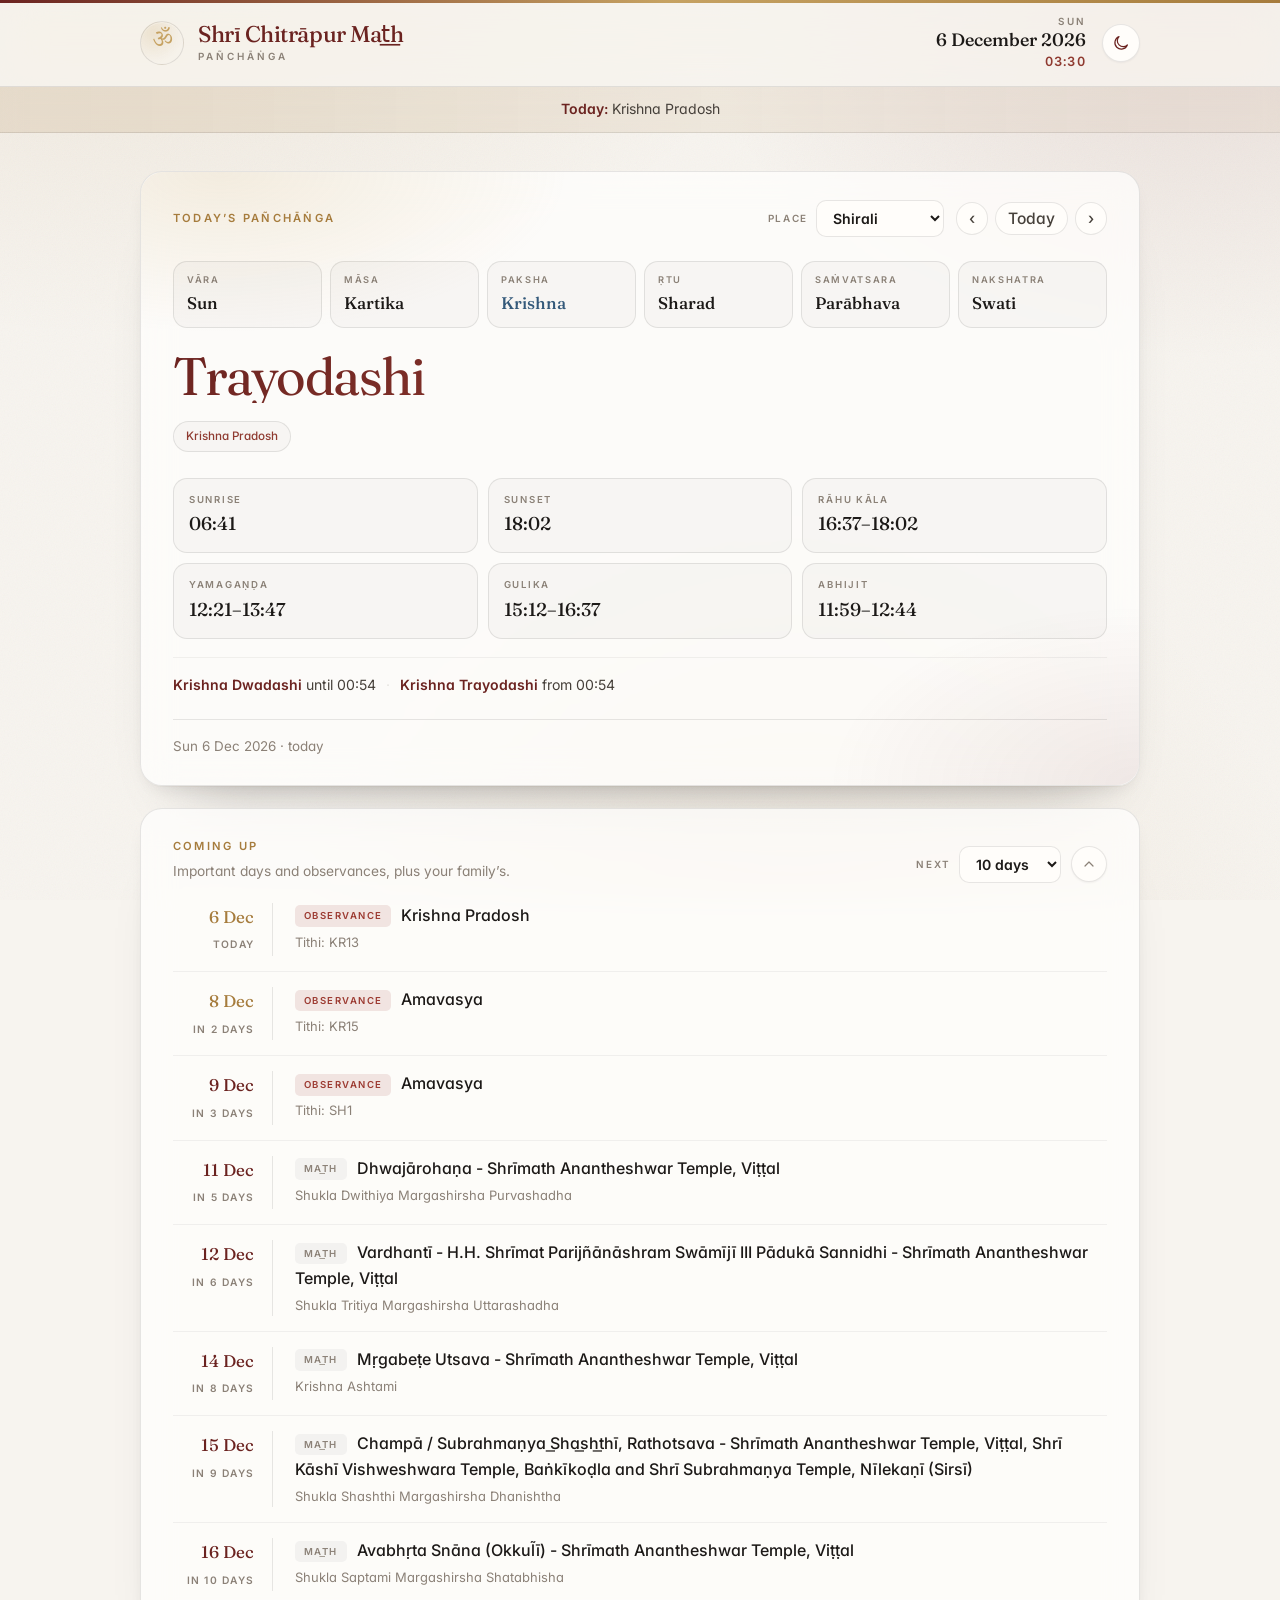
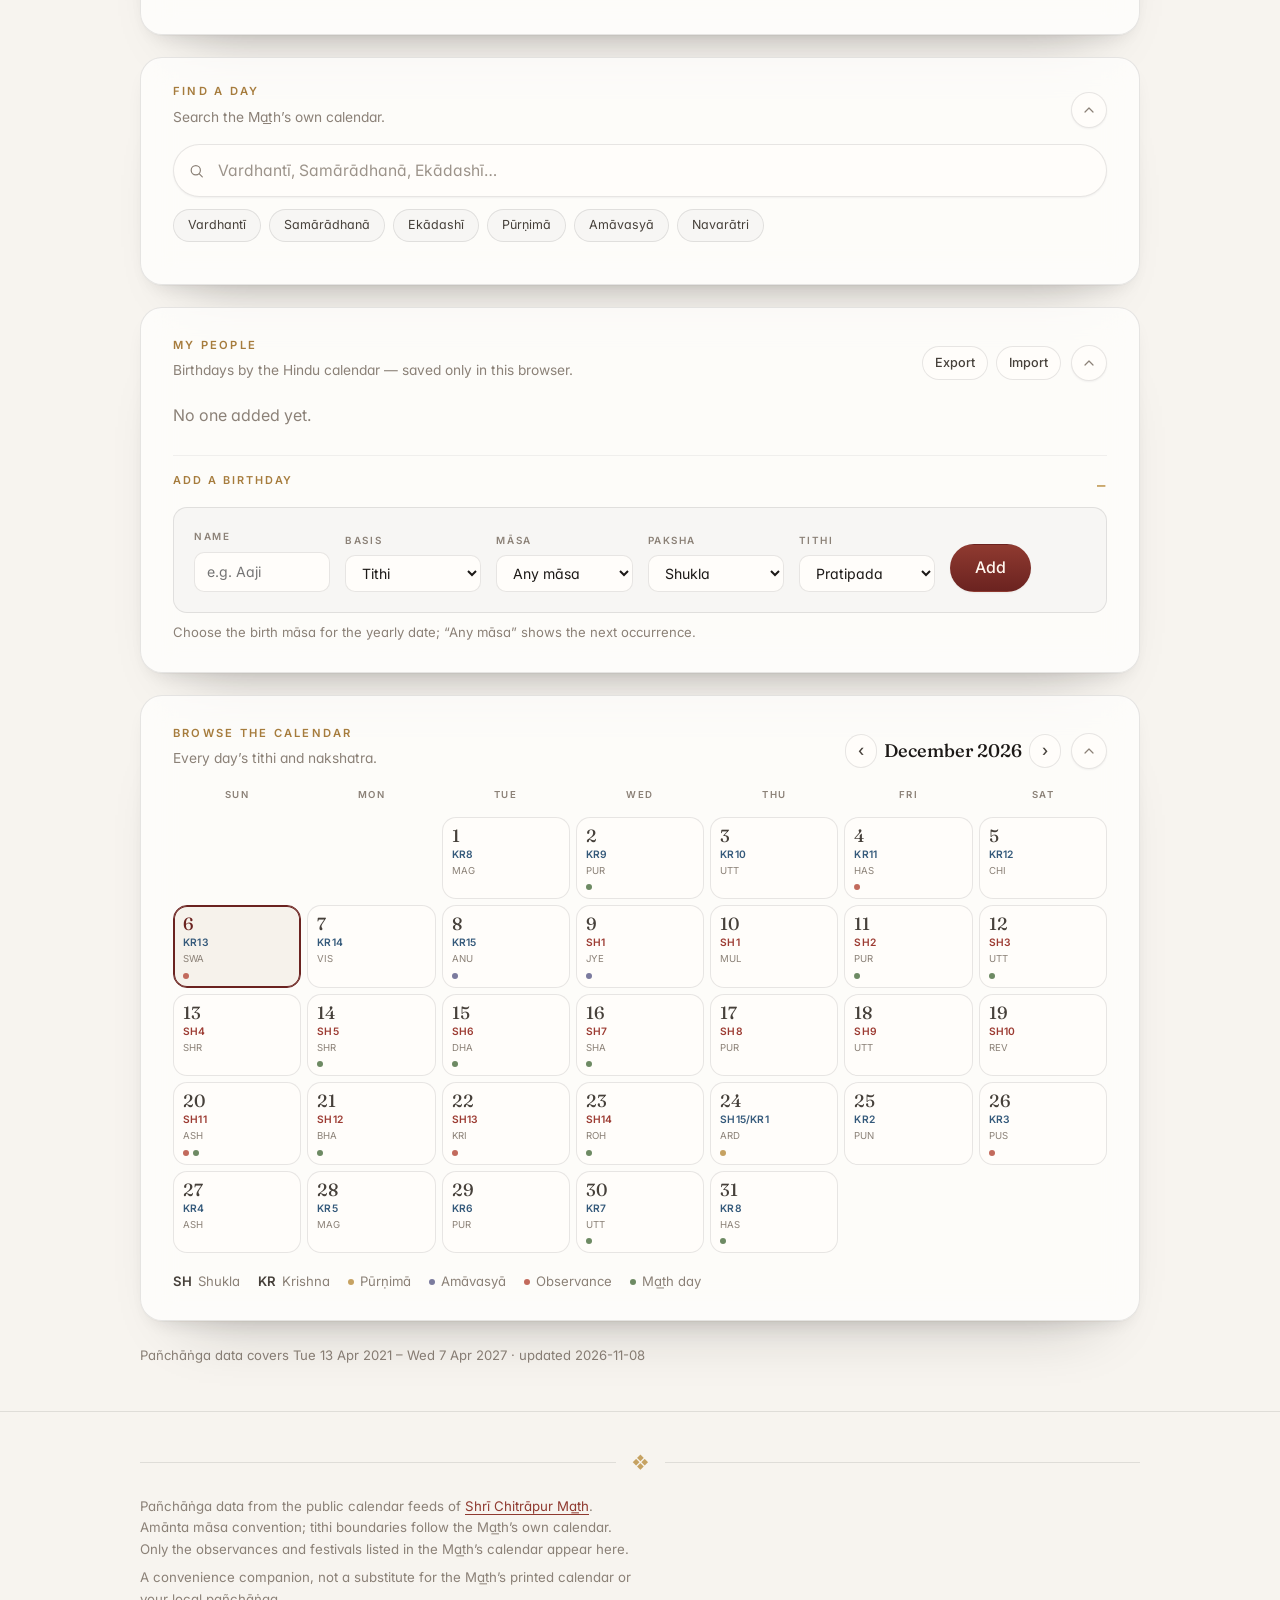
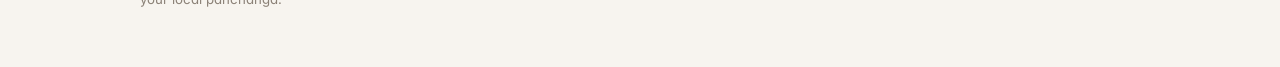
==== commit 0be71d14: "Top strip for vāra/māsa/paksha/ṛtu/saṁvatsara, live 24-hour clock, installable PWA" ====
--- a/index.html
+++ b/index.html
@@ -6,6 +6,12 @@
 <title>Shrī Chitrāpur Mat͟h · Pañchāṅga</title>
 <meta name="description" content="Daily tithi, upcoming observances and Hindu-calendar birthdays, from the Shri Chitrapur Math calendar.">
 <meta name="theme-color" content="#6b2320">
+<meta name="apple-mobile-web-app-capable" content="yes">
+<meta name="mobile-web-app-capable" content="yes">
+<meta name="apple-mobile-web-app-status-bar-style" content="default">
+<meta name="apple-mobile-web-app-title" content="Pañchāṅga">
+<link rel="manifest" href="manifest.webmanifest">
+<link rel="apple-touch-icon" href="apple-touch-icon.png">
 <link rel="preconnect" href="https://fonts.googleapis.com">
 <link rel="preconnect" href="https://fonts.gstatic.com" crossorigin>
 <link href="https://fonts.googleapis.com/css2?family=Fraunces:ital,opsz,wght@0,9..144,300..700;1,9..144,300..600&family=Inter:wght@400;500;600&family=Noto+Serif+Devanagari:wght@400;500&display=swap" rel="stylesheet">
@@ -36,6 +42,7 @@
       <div class="header-date">
         <span id="hd-weekday">—</span>
         <strong id="hd-date">—</strong>
+        <div class="hd-clock" id="hd-clock">--:--</div>
       </div>
       <button id="theme-toggle" class="icon-round" type="button" title="Switch theme" aria-label="Switch between light and dark">
         <svg class="i-sun" viewBox="0 0 24 24" aria-hidden="true"><circle cx="12" cy="12" r="4.2"/><g class="rays"><path d="M12 2.4v2.6M12 19v2.6M2.4 12h2.6M19 12h2.6M5.2 5.2l1.9 1.9M16.9 16.9l1.9 1.9M18.8 5.2l-1.9 1.9M7.1 16.9l-1.9 1.9"/></g></svg>
@@ -65,19 +72,20 @@
       </div>
     </div>
 
+    <div class="top-strip">
+      <div><span class="ts-k">Vāra</span><span class="ts-v" id="t-vaar">—</span></div>
+      <div><span class="ts-k">Māsa</span><span class="ts-v" id="t-masa">—</span></div>
+      <div><span class="ts-k">Paksha</span><span class="ts-v" id="t-paksha">—</span></div>
+      <div><span class="ts-k">Ṛtu</span><span class="ts-v" id="t-ritu">—</span></div>
+      <div><span class="ts-k">Saṁvatsara</span><span class="ts-v" id="t-samvatsara">—</span></div>
+      <div><span class="ts-k">Nakshatra</span><span class="ts-v" id="t-nak">—</span></div>
+    </div>
     <div class="today-main">
       <div class="tithi-big">
-        <span id="t-paksha" class="paksha-chip">—</span>
         <h3 id="t-tithi">—</h3>
         <p id="t-alt" class="tithi-alt" hidden></p>
         <div id="t-obs" class="chips"></div>
       </div>
-      <dl class="panchanga-grid">
-        <div><dt>Māsa</dt><dd id="t-masa">—</dd></div>
-        <div><dt>Ṛtu</dt><dd id="t-ritu">—</dd></div>
-        <div><dt>Nakshatra</dt><dd id="t-nak">—</dd></div>
-        <div><dt>Saṁvatsara</dt><dd id="t-samvatsara">—</dd></div>
-      </dl>
     </div>
     <div class="timings" id="timings" hidden>
       <div class="t-item"><span class="t-k">Sunrise</span><span class="t-v" id="tm-sunrise">—</span></div>
@@ -268,5 +276,12 @@
 <script src="assets/analytics.js"></script>
 <script src="assets/panchang.js"></script>
 <script src="assets/app.js"></script>
+<script>
+  if ("serviceWorker" in navigator) {
+    window.addEventListener("load", function () {
+      navigator.serviceWorker.register("sw.js").catch(function () { /* offline install is optional */ });
+    });
+  }
+</script>
 </body>
 </html>
--- a/assets/style.css
+++ b/assets/style.css
@@ -135,6 +135,8 @@
 .header-date span{display:block;font-size:.62rem;font-weight:600;letter-spacing:.22em;
   text-transform:uppercase;color:var(--muted)}
 .header-date strong{font-family:var(--serif);font-size:1.12rem;font-weight:500;color:var(--ink)}
+.hd-clock{font-family:var(--sans);font-size:.8rem;font-weight:600;letter-spacing:.1em;
+  color:var(--accent-2);font-variant-numeric:tabular-nums;margin-top:3px}
 .icon-round{
   width:38px;height:38px;flex:none;border-radius:50%;display:grid;place-items:center;
   background:var(--surface-solid);border:1px solid var(--line);box-shadow:var(--shadow-1);
@@ -187,7 +189,19 @@
 .today-head{display:flex;align-items:center;justify-content:space-between;gap:14px;
   flex-wrap:wrap;margin-bottom:24px}
 .today-tools{display:flex;align-items:center;gap:12px;flex-wrap:wrap}
-.today-main{display:grid;grid-template-columns:1.12fr 1fr;gap:38px;align-items:center}
+.today-main{display:block}
+
+/* ── pañchāṅga top strip ──────────────────────────────────── */
+.top-strip{display:flex;flex-wrap:wrap;gap:8px;margin:2px 0 22px}
+.top-strip>div{
+  flex:1 1 96px;min-width:96px;padding:10px 13px;border-radius:var(--r-md);
+  border:1px solid var(--line);background:var(--tint);
+}
+.top-strip .ts-k{display:block;font-size:.58rem;font-weight:600;letter-spacing:.18em;
+  text-transform:uppercase;color:var(--muted)}
+.top-strip .ts-v{display:block;margin-top:3px;font-family:var(--serif);
+  font-size:1.05rem;font-weight:500;color:var(--ink)}
+.top-strip .ts-v.krishna{color:var(--krishna)}
 .tithi-big h3{
   font-size:clamp(2.2rem,4.8vw,3.3rem);line-height:1;font-weight:400;
   margin:12px 0 6px;letter-spacing:-.028em;
@@ -550,9 +564,11 @@
   .accent-bar{position:absolute}
 }
 
-/* phone: the date is already shown in the today card */
+/* phone: the date is already shown in the today card — keep just the clock */
 @media (max-width:560px){
-  .header-date{display:none}
+  .header-date{display:block;text-align:right}
+  .header-date>span,.header-date>strong{display:none}
+  .hd-clock{margin-top:0;font-size:.9rem}
   .header-inner{padding:12px 0}
 }
 
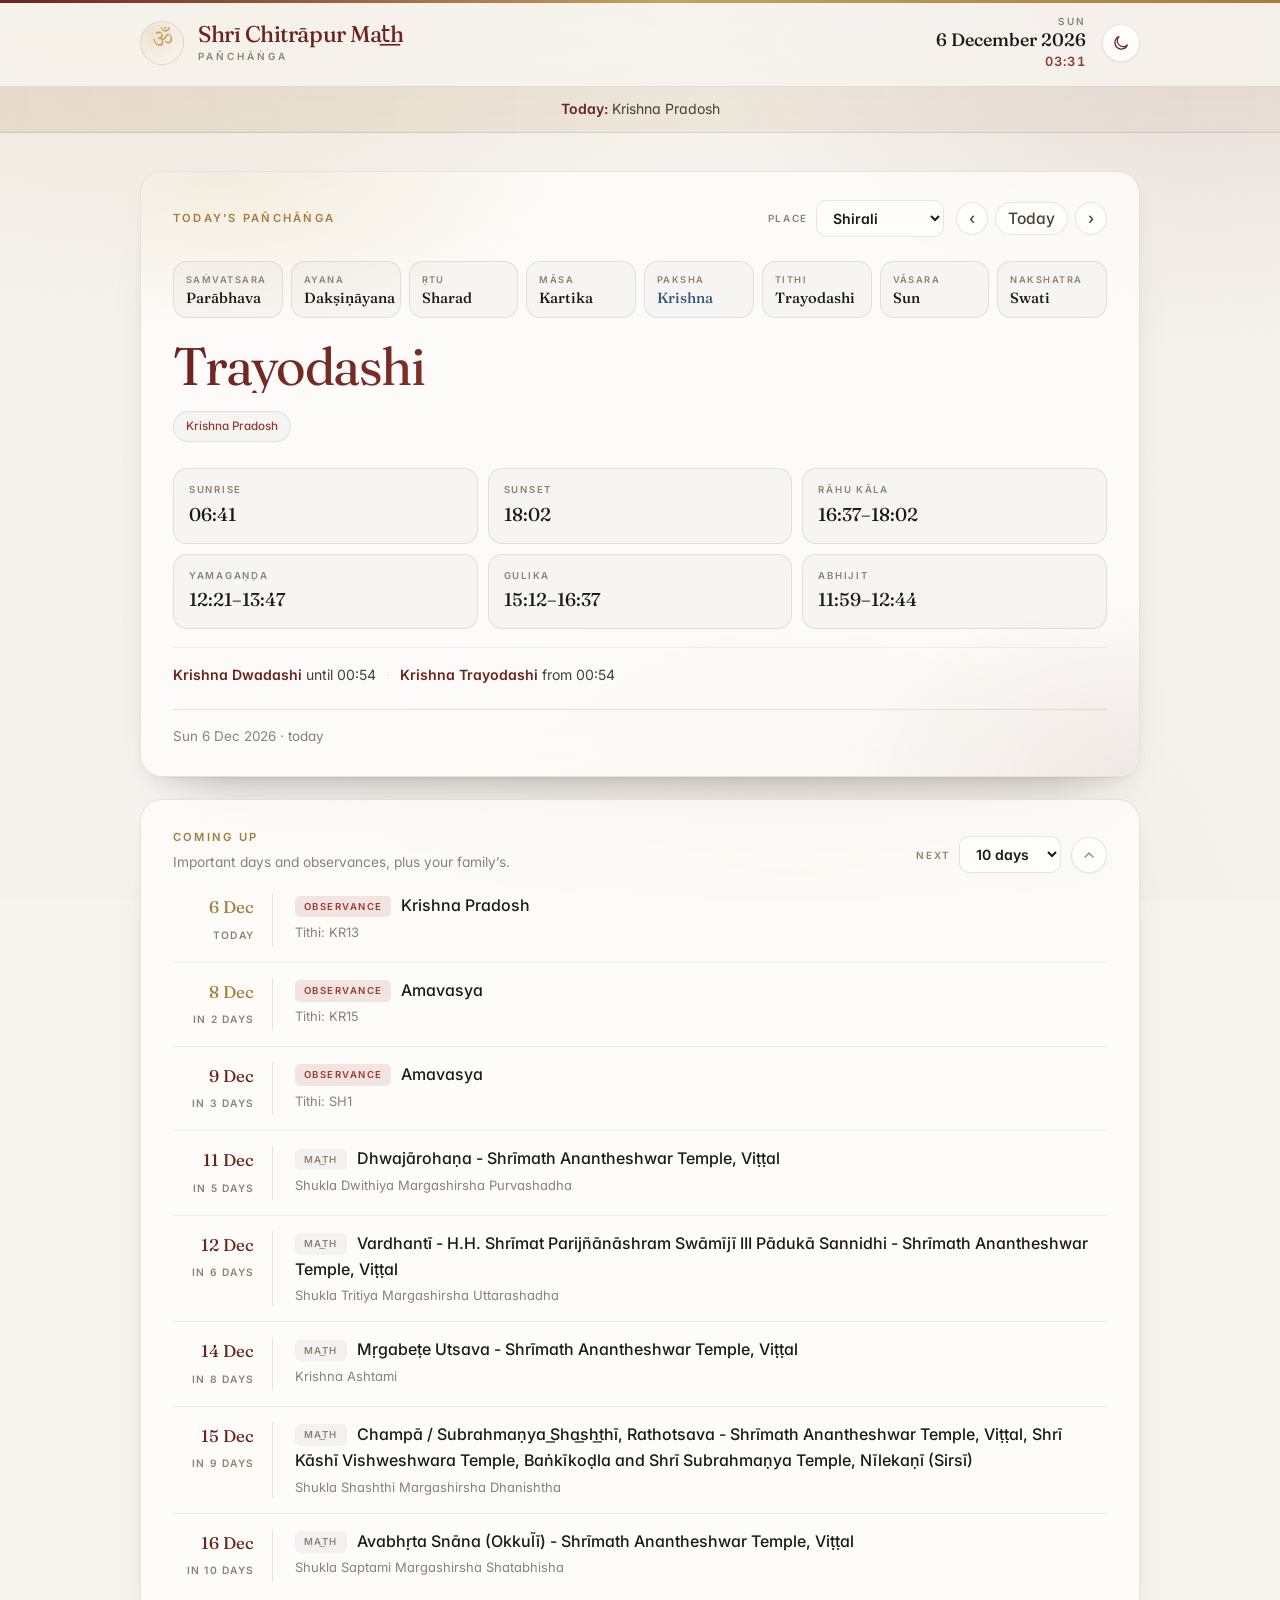
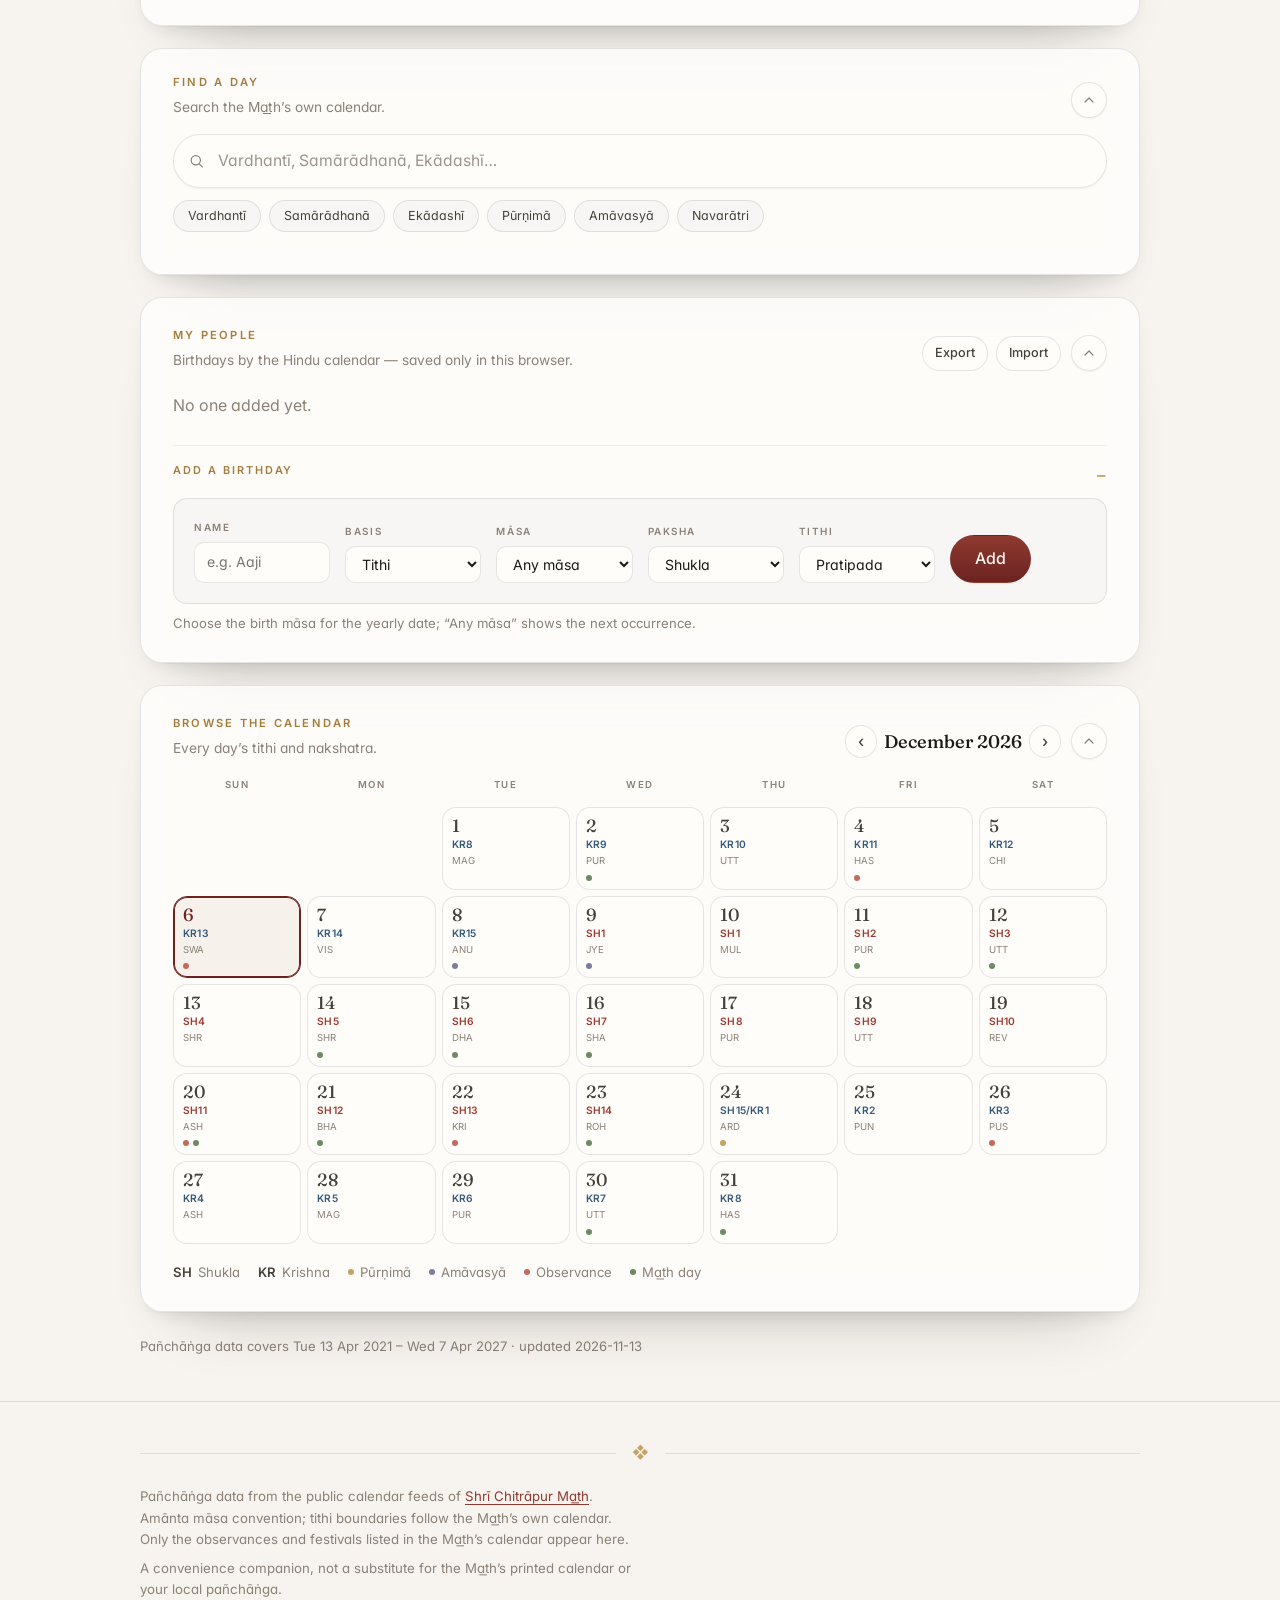
==== commit c909fe5a: "Saṅkalpa-order strip (saṁvatsara, ayana, ṛtu, māsa, paksha, tithi, vāsara, nakshatra); SW cache v3" ====
--- a/index.html
+++ b/index.html
@@ -10,7 +10,7 @@
 <meta name="mobile-web-app-capable" content="yes">
 <meta name="apple-mobile-web-app-status-bar-style" content="default">
 <meta name="apple-mobile-web-app-title" content="Pañchāṅga">
-<link rel="manifest" href="manifest.webmanifest">
+<link rel="manifest" href="manifest.json">
 <link rel="apple-touch-icon" href="apple-touch-icon.png">
 <link rel="preconnect" href="https://fonts.googleapis.com">
 <link rel="preconnect" href="https://fonts.gstatic.com" crossorigin>
@@ -73,11 +73,13 @@
     </div>
 
     <div class="top-strip">
-      <div><span class="ts-k">Vāra</span><span class="ts-v" id="t-vaar">—</span></div>
+      <div><span class="ts-k">Saṁvatsara</span><span class="ts-v" id="t-samvatsara">—</span></div>
+      <div><span class="ts-k">Ayana</span><span class="ts-v" id="t-ayana">—</span></div>
+      <div><span class="ts-k">Ṛtu</span><span class="ts-v" id="t-ritu">—</span></div>
       <div><span class="ts-k">Māsa</span><span class="ts-v" id="t-masa">—</span></div>
       <div><span class="ts-k">Paksha</span><span class="ts-v" id="t-paksha">—</span></div>
-      <div><span class="ts-k">Ṛtu</span><span class="ts-v" id="t-ritu">—</span></div>
-      <div><span class="ts-k">Saṁvatsara</span><span class="ts-v" id="t-samvatsara">—</span></div>
+      <div><span class="ts-k">Tithi</span><span class="ts-v" id="t-tithi-s">—</span></div>
+      <div><span class="ts-k">Vāsara</span><span class="ts-v" id="t-vaar">—</span></div>
       <div><span class="ts-k">Nakshatra</span><span class="ts-v" id="t-nak">—</span></div>
     </div>
     <div class="today-main">
--- a/assets/style.css
+++ b/assets/style.css
@@ -192,16 +192,17 @@
 .today-main{display:block}
 
 /* ── pañchāṅga top strip ──────────────────────────────────── */
-.top-strip{display:flex;flex-wrap:wrap;gap:8px;margin:2px 0 22px}
-.top-strip>div{
-  flex:1 1 96px;min-width:96px;padding:10px 13px;border-radius:var(--r-md);
-  border:1px solid var(--line);background:var(--tint);
-}
-.top-strip .ts-k{display:block;font-size:.58rem;font-weight:600;letter-spacing:.18em;
+.top-strip{display:grid;grid-template-columns:repeat(auto-fit,minmax(118px,1fr));
+  gap:8px;margin:2px 0 22px}
+.top-strip>div{padding:10px 12px;border-radius:var(--r-md);
+  border:1px solid var(--line);background:var(--tint);min-width:0}
+.top-strip .ts-k{display:block;font-size:.58rem;font-weight:600;letter-spacing:.16em;
   text-transform:uppercase;color:var(--muted)}
 .top-strip .ts-v{display:block;margin-top:3px;font-family:var(--serif);
-  font-size:1.05rem;font-weight:500;color:var(--ink)}
+  font-size:.92rem;line-height:1.2;font-weight:500;color:var(--ink);
+  white-space:nowrap}
 .top-strip .ts-v.krishna{color:var(--krishna)}
+@media (min-width:900px){ .top-strip{grid-template-columns:repeat(8,1fr)} }
 .tithi-big h3{
   font-size:clamp(2.2rem,4.8vw,3.3rem);line-height:1;font-weight:400;
   margin:12px 0 6px;letter-spacing:-.028em;
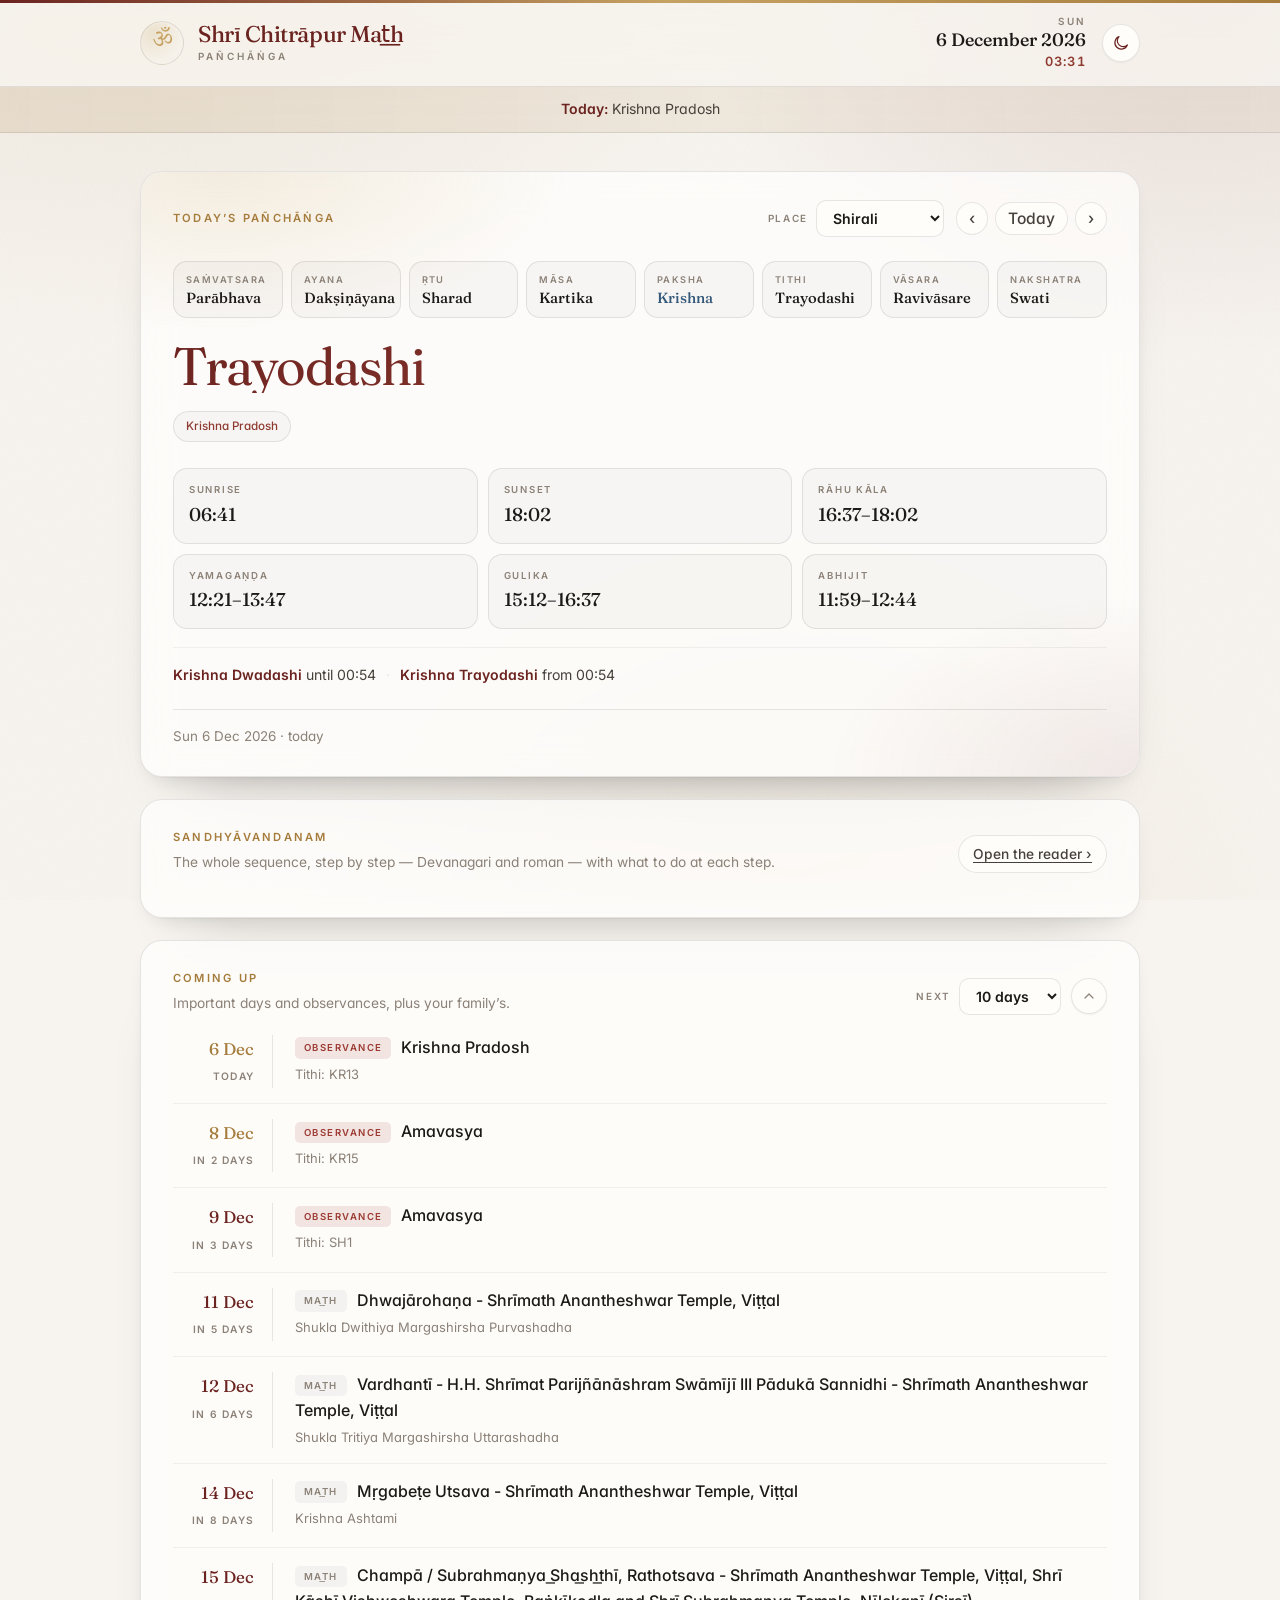
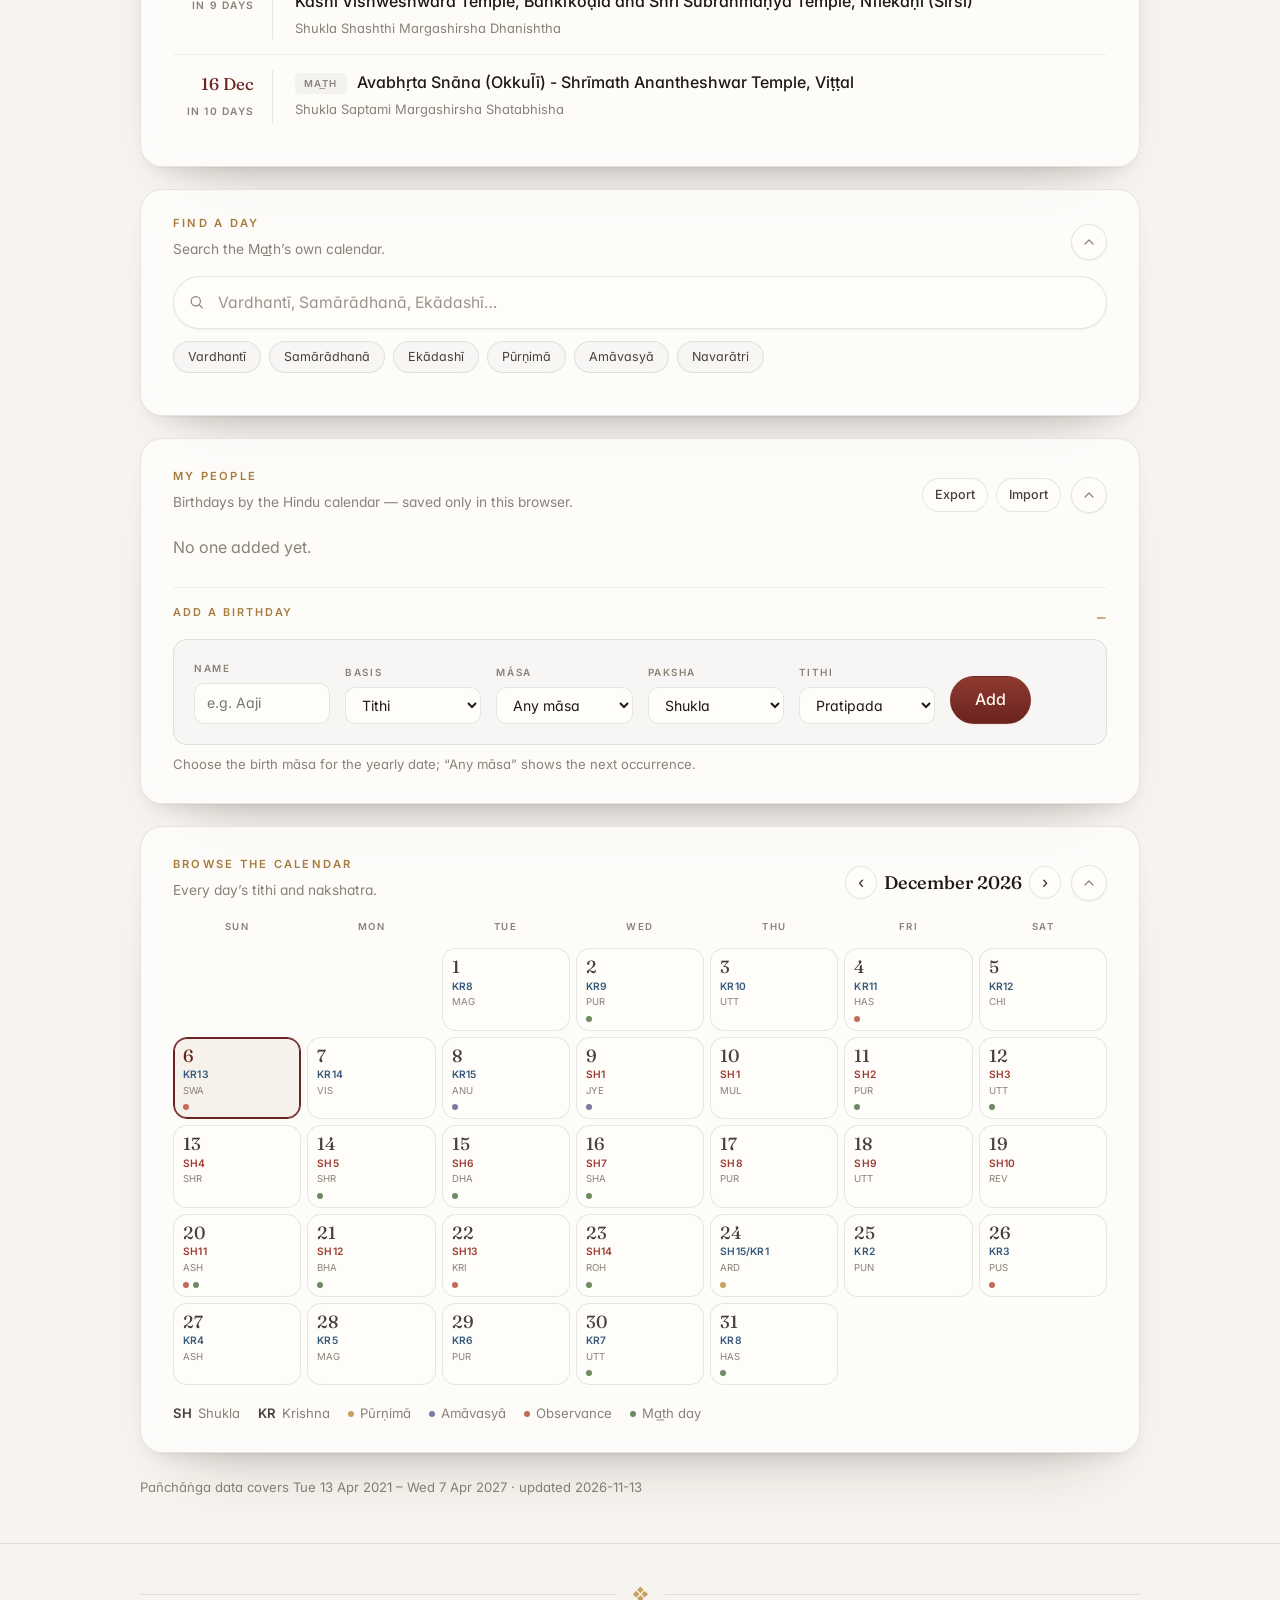
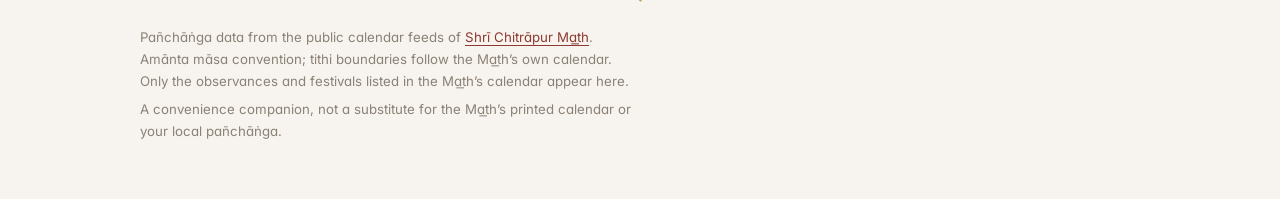
==== commit 3c57bc2b: "Add Sandhyavandanam reader (Devanagari + roman + instructions); saṅkalpa vāsara on the Today card" ====
--- a/index.html
+++ b/index.html
@@ -101,6 +101,19 @@
     <p id="t-date" class="today-date">—</p>
   </section>
 
+  <!-- ── Sandhyāvandanam reader ───────────────────────────── -->
+  <section class="card">
+    <div class="card-head">
+      <div class="card-head-title">
+        <h2 class="eyebrow">Sandhyāvandanam</h2>
+        <p class="card-note">The whole sequence, step by step — Devanagari and roman — with what to do at each step.</p>
+      </div>
+      <div class="card-head-tools">
+        <a class="ghost" href="sandhyavandanam.html">Open the reader ›</a>
+      </div>
+    </div>
+  </section>
+
   <!-- ── Reminders ─────────────────────────────────────────── -->
   <section class="card" aria-labelledby="rem-h">
     <div class="card-head">
--- a/assets/style.css
+++ b/assets/style.css
@@ -575,3 +575,70 @@
 
 /* the actual hide — toggled by .collapsed on the card */
 .card.collapsed > .card-body{display:none}
+
+/* ── Sandhyāvandanam reader ───────────────────────────────── */
+.back-btn{text-decoration:none;display:inline-flex;align-items:center}
+.script-toggle{display:inline-flex;border:1px solid var(--line);border-radius:999px;
+  overflow:hidden;background:var(--tint)}
+.script-toggle button{border:0;background:none;cursor:pointer;padding:7px 13px;
+  font-family:var(--sans);font-size:.76rem;font-weight:600;letter-spacing:.03em;
+  color:var(--muted);transition:background .2s,color .2s}
+.script-toggle button.on{background:var(--accent);color:#fff}
+.script-toggle button:not(.on):hover{background:var(--tint-2);color:var(--ink)}
+
+.sv-tip{margin:0 0 2px}
+.sv-index ol{list-style:none;margin:12px 0 0;padding:0;
+  display:grid;grid-template-columns:repeat(auto-fill,minmax(210px,1fr));gap:2px 18px}
+.sv-index li a{display:flex;gap:10px;padding:7px 0;text-decoration:none;color:var(--ink-2);
+  font-size:.9rem;border-bottom:1px solid var(--line-2)}
+.sv-index li a:hover{color:var(--accent)}
+.sv-n{font-family:var(--sans);font-size:.66rem;font-weight:700;letter-spacing:.1em;
+  color:var(--gold);min-width:1.6em;padding-top:.22em}
+
+.sv-sec{padding:0;overflow:hidden}
+.sv-sec>.sv-sum{display:flex;gap:14px;align-items:baseline;cursor:pointer;
+  padding:18px 22px;list-style:none}
+.sv-sec>.sv-sum::-webkit-details-marker{display:none}
+.sv-sec>.sv-sum:hover{background:var(--tint)}
+.sv-ttl{display:flex;flex-direction:column;gap:2px;flex:1}
+.sv-t{font-family:var(--serif);font-size:1.18rem;font-weight:500;color:var(--ink)}
+.sv-d{font-family:'Noto Serif Devanagari',serif;font-size:.95rem;color:var(--muted)}
+.sv-body-in{padding:2px 22px 22px;border-top:1px solid var(--line-2)}
+
+.sv-m{margin:16px 0}
+.sv-var{display:inline-block;font-family:var(--sans);font-size:.62rem;font-weight:700;
+  letter-spacing:.14em;text-transform:uppercase;color:var(--accent);
+  border:1px solid var(--line);border-radius:999px;padding:2px 9px;margin-bottom:6px}
+.sv-dev{font-family:'Noto Serif Devanagari',serif;font-size:1.16rem;line-height:1.95;
+  margin:0;color:var(--ink)}
+.sv-iast{font-family:var(--serif);font-size:.98rem;line-height:1.7;margin:4px 0 0;
+  color:var(--ink-2);font-style:italic}
+.sv-instr{margin:14px 0;padding:11px 14px;border-radius:var(--r-sm);
+  background:var(--tint);border-left:3px solid var(--gold-2);
+  font-size:.87rem;line-height:1.6;color:var(--ink-2)}
+.sv-sub{margin:12px 0}
+.sv-sub .sv-dev{font-size:1rem}
+.sv-sub .sv-iast{font-size:.9rem}
+
+body[data-script="dev"] .sv-iast{display:none}
+body[data-script="iast"] .sv-dev{display:none}
+body[data-script="iast"] .sv-instr .sv-dev{display:inline}
+
+.sv-h3{font-family:var(--serif);font-size:1.05rem;font-weight:500;margin:24px 0 10px;
+  color:var(--ink)}
+.sv-table{width:100%;border-collapse:collapse;font-size:.9rem}
+.sv-table th{text-align:left;font-family:var(--sans);font-size:.62rem;font-weight:700;
+  letter-spacing:.14em;text-transform:uppercase;color:var(--muted);padding:0 0 8px}
+.sv-table td{padding:7px 0;border-top:1px solid var(--line-2);color:var(--ink-2)}
+.sv-grid{list-style:none;margin:0;padding:0;
+  display:grid;grid-template-columns:repeat(auto-fill,minmax(170px,1fr));gap:2px 18px}
+.sv-grid li{display:flex;gap:8px;padding:6px 0;border-bottom:1px solid var(--line-2);
+  font-size:.9rem;color:var(--ink-2)}
+
+@media (max-width:560px){
+  .sv-sec>.sv-sum{padding:15px 16px}
+  .sv-body-in{padding:2px 16px 18px}
+  .sv-dev{font-size:1.08rem;line-height:1.9}
+  .sv-index ol{grid-template-columns:1fr}
+  .script-toggle button{padding:6px 10px;font-size:.72rem}
+}
